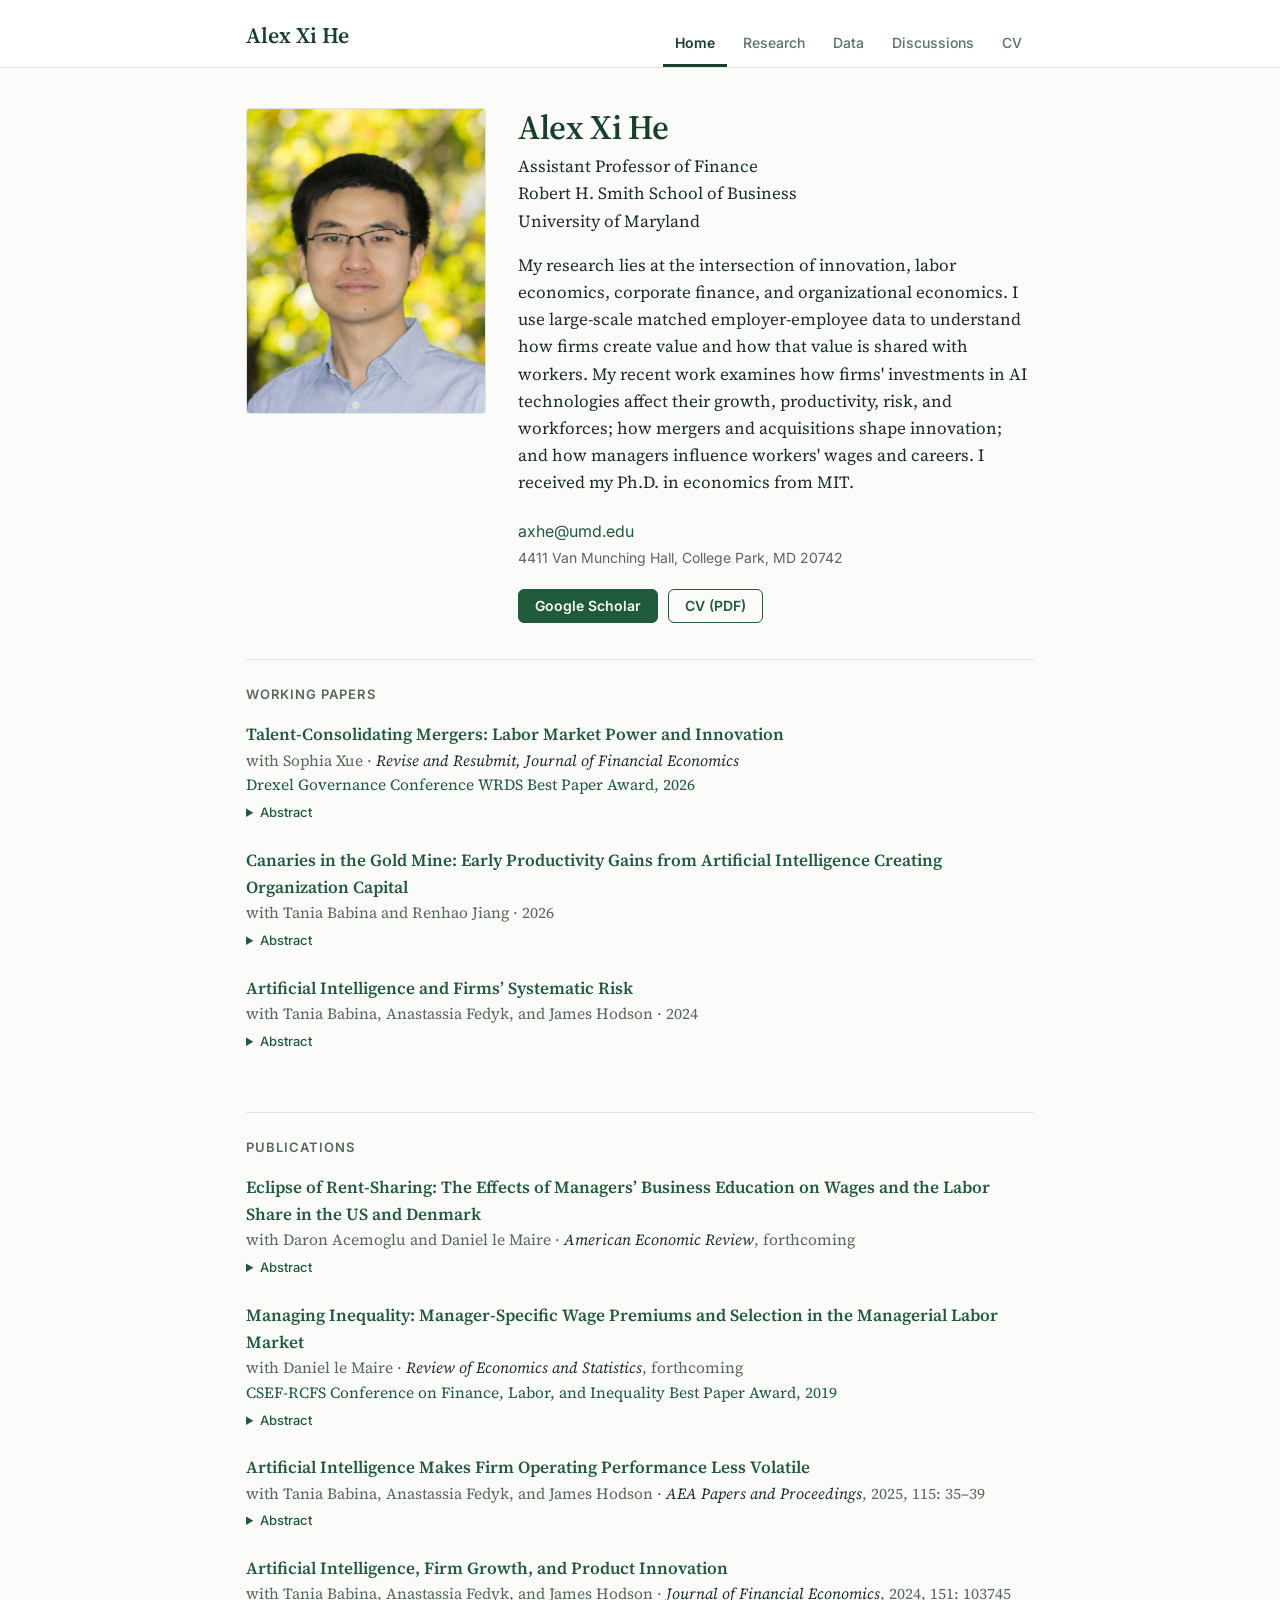
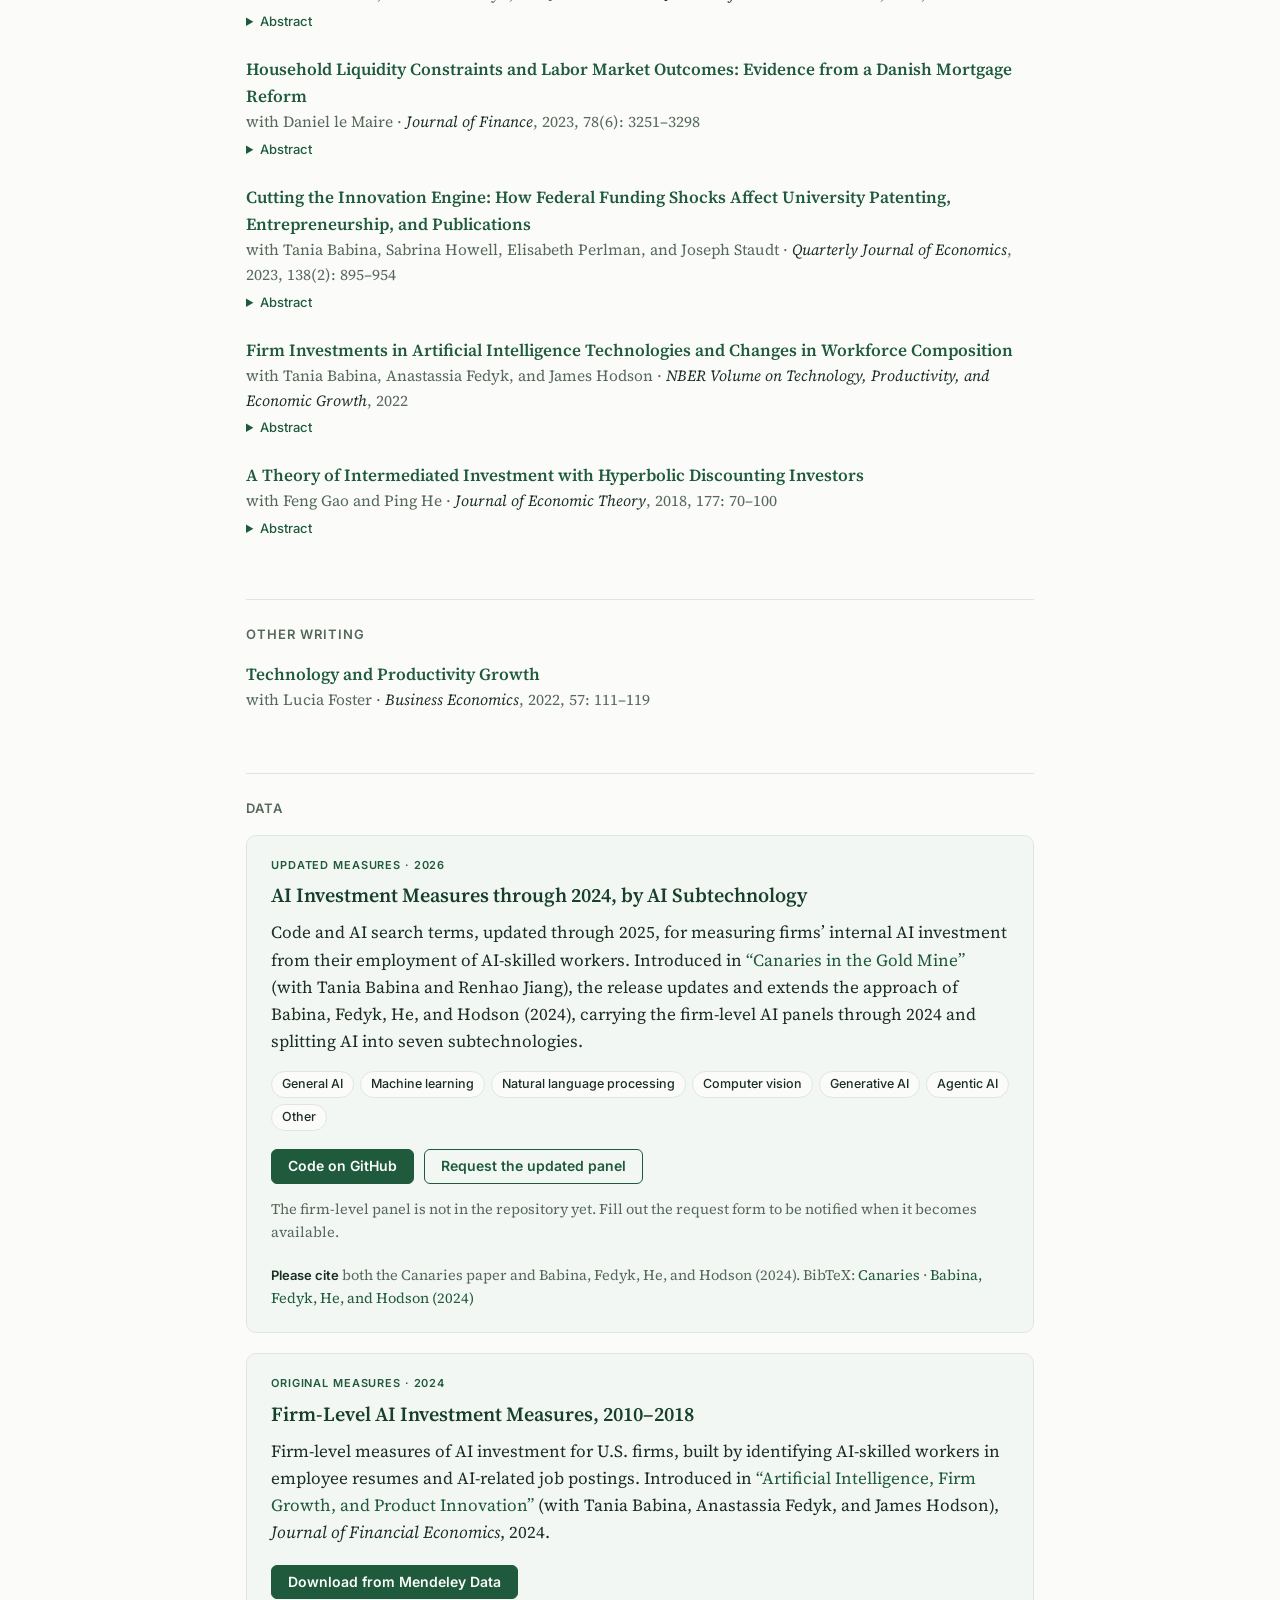
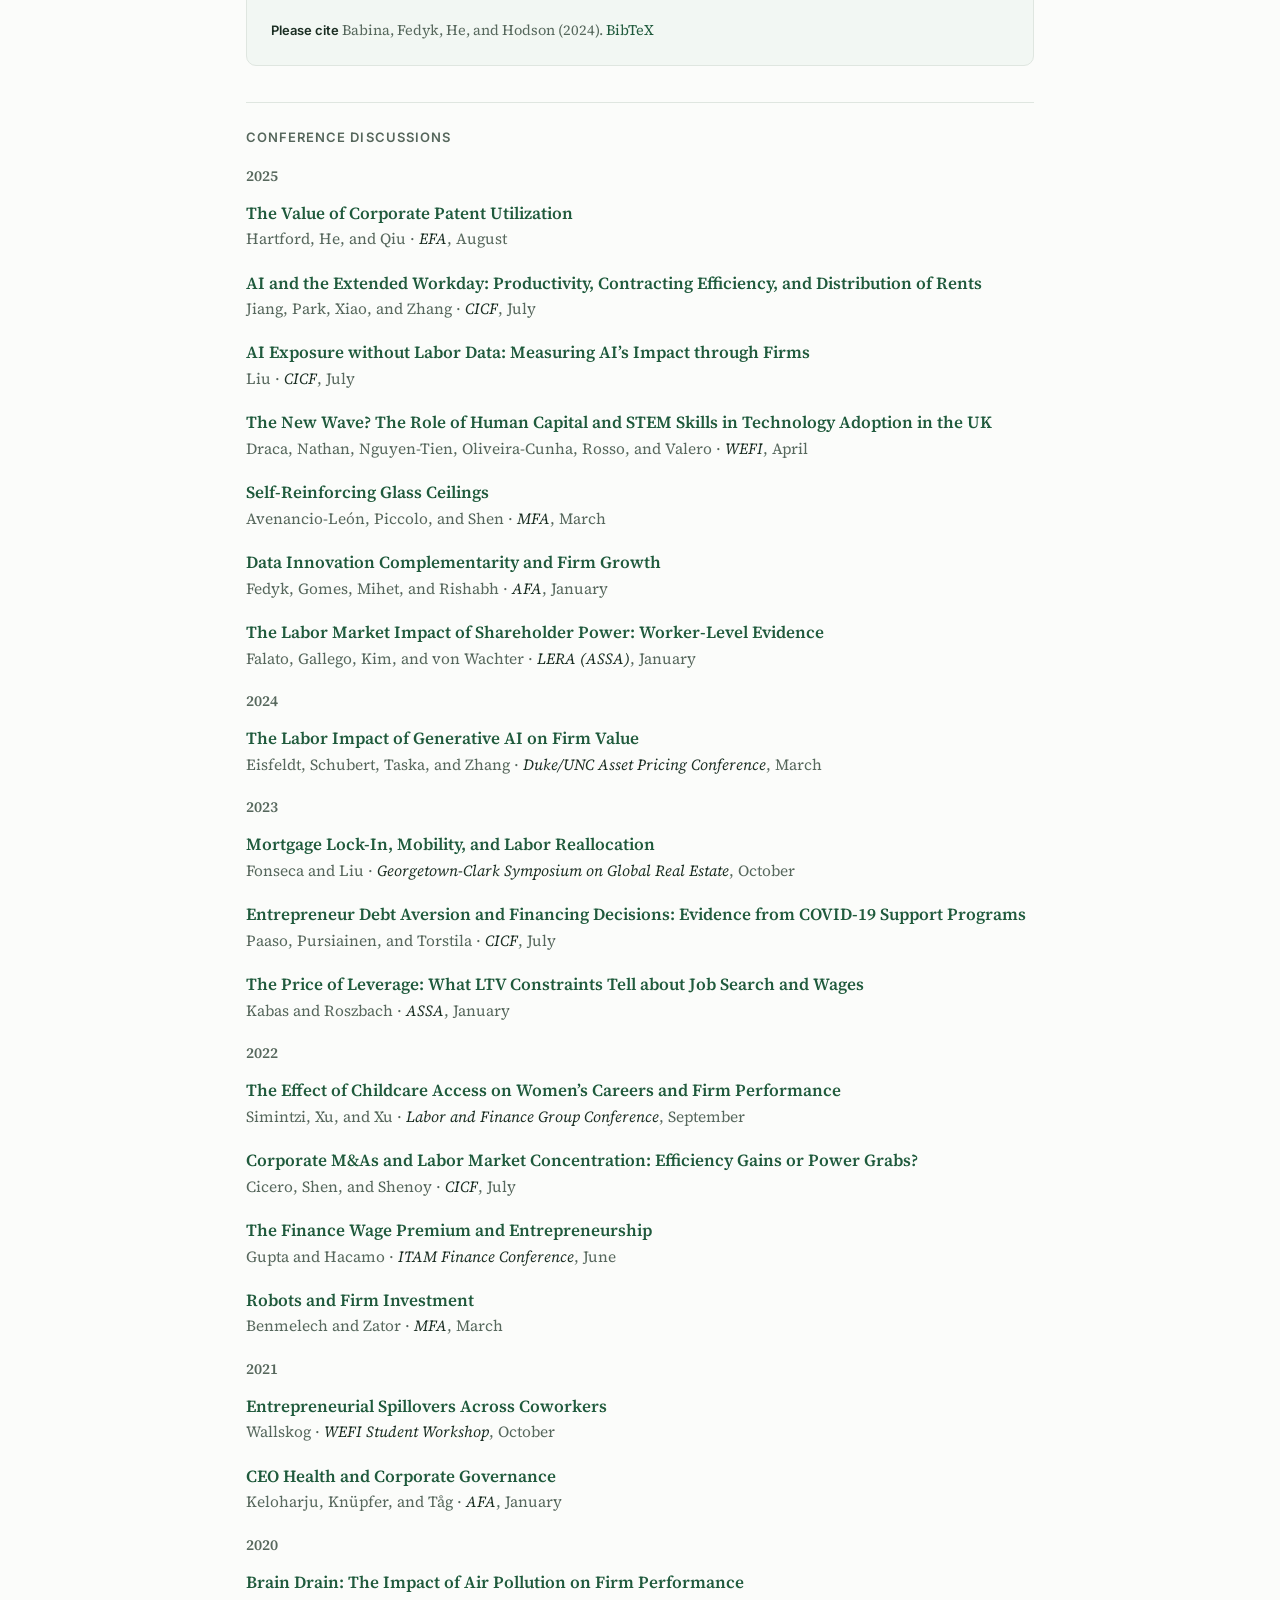
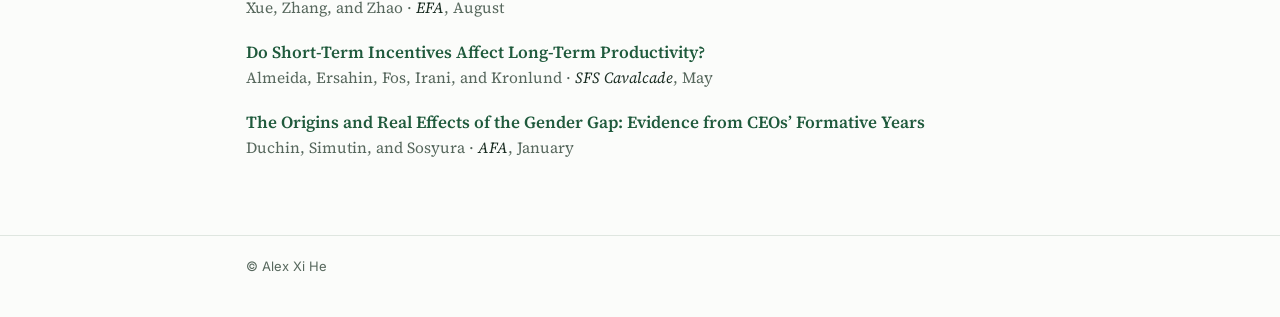
==== index.html @ 00f13034 "Enlarge email address on home page Co-Authored-By: Claude Opus 5.5 <noreply@anthropic.com> Claude-Se" ====
<!doctype html>
<html lang="en">
<head>
<meta charset="utf-8">
<meta name="viewport" content="width=device-width, initial-scale=1">
<title>Alex Xi He</title>
<meta name="description" content="Alex Xi He, Assistant Professor of Finance at the Robert H. Smith School of Business, University of Maryland.">
<link rel="preconnect" href="https://fonts.googleapis.com">
<link rel="preconnect" href="https://fonts.gstatic.com" crossorigin>
<link href="https://fonts.googleapis.com/css2?family=Source+Serif+4:ital,opsz,wght@0,8..60,400;0,8..60,600;1,8..60,400&family=Inter:wght@400;500;600&display=swap" rel="stylesheet">
<link rel="stylesheet" href="style.css">
</head>
<body>

<header class="site-head">
  <div class="wrap">
    <a class="site-name" href="#home">Alex Xi He</a>
    <nav class="tabs">
      <a class="active" href="#home">Home</a>
      <a href="#research">Research</a>
      <a href="#data">Data</a>
      <a href="#discussions">Discussions</a>
      <a href="cv.pdf">CV</a>
    </nav>
  </div>
</header>

<main class="wrap">
  <section id="home">
    <div class="intro">
      <img src="photo.jpg" alt="Alex Xi He" onerror="this.remove()">
      <div>
        <h1>Alex Xi He</h1>
        <p class="role">Assistant Professor of Finance<br>Robert H. Smith School of Business<br>University of Maryland</p>
        <p>My research lies at the intersection of innovation, labor economics, corporate finance, and organizational economics. I use large-scale matched employer-employee data to understand how firms create value and how that value is shared with workers. My recent work examines how firms' investments in AI technologies affect their growth, productivity, risk, and workforces; how mergers and acquisitions shape innovation; and how managers influence workers' wages and careers. I received my Ph.D. in economics from MIT.</p>
        <div class="contact">
          <div class="email"><a href="mailto:axhe@umd.edu">axhe@umd.edu</a></div>
          <div>4411 Van Munching Hall, College Park, MD 20742</div>
        </div>
        <div class="buttons">
          <a class="btn primary" href="https://scholar.google.com/citations?user=3Iqe1lYAAAAJ">Google Scholar</a>
          <a class="btn" href="cv.pdf">CV (PDF)</a>
        </div>
      </div>
    </div>
  </section>

  <section id="research">
    <h2>Working Papers</h2>

    <div class="paper">
      <a class="title" href="https://ssrn.com/abstract=5276596">Talent-Consolidating Mergers: Labor Market Power and Innovation</a>
      <div class="meta">with Sophia Xue · <span class="venue">Revise and Resubmit, Journal of Financial Economics</span></div>
      <div class="award">Drexel Governance Conference WRDS Best Paper Award, 2026</div>
      <details>
        <summary>Abstract</summary>
        <p>This paper argues that mergers that substantially increase firms' labor market power can weaken inventors' incentives to innovate by limiting the rents they capture from their innovations. We test this mechanism using linked employer-employee data from the U.S. Census Bureau. At both target and acquiring firms, inventors who experience large increases in concentration in already concentrated labor markets capture a smaller share of the surplus from their innovations and produce fewer patents, particularly high-quality ones; they also have lower earnings and become less likely to change jobs after the merger. Inventors at non-merging firms likewise experience declines in patenting and earnings when mergers increase concentration in their labor markets. Our results are robust to comparing inventors within the same firm across technological fields and to controlling for field-specific shocks, and we find no comparable effects around failed mergers. Taken together, our findings show that labor market power shapes inventors' incentives and productivity and constitutes an overlooked channel through which M&amp;As affect innovation.</p>
      </details>
    </div>

    <div class="paper">
      <a class="title" href="https://ssrn.com/abstract=7345627">Canaries in the Gold Mine: Early Productivity Gains from Artificial Intelligence Creating Organization Capital</a>
      <div class="meta">with Tania Babina and Renhao Jiang · 2026</div>
      <details>
        <summary>Abstract</summary>
        <p>Using a new firm-level measure of AI investment based on AI-skilled employment, spanning machine learning through generative and agentic AI, we show that AI investments are associated with productivity growth in recent years, but not over the previous decade. We trace the productivity gains to the accumulation of organization capital that AI helps create: durable firm-specific knowledge acquired through learning-by-doing that enables more efficient production. We build a novel measure of organization capital based on workers' job descriptions and document that productivity gains are driven by AI-skilled jobs that build organization capital. Overall, our findings suggest that AI investment generates productivity growth by creating organization capital.</p>
      </details>
    </div>

    <div class="paper">
      <a class="title" href="https://ssrn.com/abstract=4868770">Artificial Intelligence and Firms’ Systematic Risk</a>
      <div class="meta">with Tania Babina, Anastassia Fedyk, and James Hodson · 2024</div>
      <details>
        <summary>Abstract</summary>
        <p>We provide direct evidence that firms' investments in new technologies affect the composition of firms' risk profiles. Leveraging comprehensive data on firm-level artificial intelligence (AI) investments, we document that firms that invest more in AI experience increases in their systematic risk, measured by market beta. This is unique to AI: robotics, IT, organizational capital, and R&amp;D investments do not display similar effects. Our results are consistent with AI investments creating growth options: AI-investing firms become more growth-like, and the effect on market betas concentrates during market upswings and periods of increased news and attention around AI advances.</p>
      </details>
    </div>
  </section>

  <section>
    <h2>Publications</h2>

    <div class="paper">
      <a class="title" href="https://ssrn.com/abstract=4059303">Eclipse of Rent-Sharing: The Effects of Managers’ Business Education on Wages and the Labor Share in the US and Denmark</a>
      <div class="meta">with Daron Acemoglu and Daniel le Maire · <span class="venue">American Economic Review</span>, forthcoming</div>
      <details>
        <summary>Abstract</summary>
        <p>We provide evidence from the US and Denmark that CEOs with a business degree (“business managers”) reduce wages and the labor share (relative to non-business managers). Within five years of the appointment of a business manager, wages decline by 6% and the labor share by 5 percentage points in the US, and by 3% and 3 percentage points in Denmark. Firms appointing business managers are not on differential trends and do not enjoy higher output, investment, or employment growth thereafter. Using manager retirements and deaths and an IV strategy based on the composition of the board of directors at the time of new CEO appointments, we present additional evidence that these are causal effects. Exploiting exogenous export demand shocks, we establish that a key mechanism for these wage effects is changes in rent-sharing practices following the appointment of business managers and provide evidence suggesting that these effects are driven by business managers prioritizing shareholder value.</p>
      </details>
    </div>

    <div class="paper">
      <a class="title" href="https://ssrn.com/abstract=3481262">Managing Inequality: Manager-Specific Wage Premiums and Selection in the Managerial Labor Market</a>
      <div class="meta">with Daniel le Maire · <span class="venue">Review of Economics and Statistics</span>, forthcoming</div>
      <div class="award">CSEF-RCFS Conference on Finance, Labor, and Inequality Best Paper Award, 2019</div>
      <details>
        <summary>Abstract</summary>
        <p>This paper uses a manager-firm-worker matched dataset covering the entire Danish population to identify manager effects on worker wages. We show that manager-specific wage premiums are almost as important as firm-specific wage premiums in explaining between-firm wage inequality. Managers who pay higher wages are more likely to be replaced through acquisitions. Manager-specific wage premiums are uncorrelated with productivity and seem to stem from managers’ traits and fairness views. Our results highlight the role of managers in understanding between-firm wage inequality and suggest that the managerial labor market tends to select low-paying managers and redistribute wealth from workers to shareholders.</p>
      </details>
    </div>

    <div class="paper">
      <a class="title" href="aeapp.pdf">Artificial Intelligence Makes Firm Operating Performance Less Volatile</a>
      <div class="meta">with Tania Babina, Anastassia Fedyk, and James Hodson · <span class="venue">AEA Papers and Proceedings</span>, 2025, 115: 35–39</div>
      <details>
        <summary>Abstract</summary>
        <p>How does artificial intelligence (AI) affect the volatility of firms' operational performance? We leverage detailed employer-employee data to link firm-level AI investments to the volatility of firm sales, earnings, and cash flows. Our results indicate that firms that invest more in AI experience reductions in the volatility of all three measures of operational performance compared to firms with lower AI investments. This finding highlights how adoption of technologies such as AI can benefit firms not only by increasing the first moment of their operational performance (e.g., raising sales) but also by reducing the second moment (lowering volatility).</p>
      </details>
    </div>

    <div class="paper">
      <a class="title" href="jfe.pdf">Artificial Intelligence, Firm Growth, and Product Innovation</a>
      <div class="meta">with Tania Babina, Anastassia Fedyk, and James Hodson · <span class="venue">Journal of Financial Economics</span>, 2024, 151: 103745</div>
      <details>
        <summary>Abstract</summary>
        <p>We study the use and economic impact of AI technologies. We propose a new measure of firm-level AI investments using employee resumes. Our measure reveals a stark increase in AI investments across sectors. AI-investing firms experience higher growth in sales, employment, and market valuations. This growth comes primarily through increased product innovation. Our results are robust to instrumenting AI investments using firms’ exposure to universities’ supply of AI graduates. AI-powered growth concentrates among larger firms and is associated with higher industry concentration. Our results highlight that new technologies like AI can contribute to growth and superstar firms through product innovation.</p>
      </details>
    </div>

    <div class="paper">
      <a class="title" href="jf.pdf">Household Liquidity Constraints and Labor Market Outcomes: Evidence from a Danish Mortgage Reform</a>
      <div class="meta">with Daniel le Maire · <span class="venue">Journal of Finance</span>, 2023, 78(6): 3251–3298</div>
      <details>
        <summary>Abstract</summary>
        <p>We study the causal effect of liquidity constraints on individual labor market outcomes by exploiting the 1992 mortgage reform in Denmark, which for the first time allowed homeowners to borrow against housing equity for nonhousing purposes. Following the reform, liquidity-constrained homeowners increased debt levels and had higher earnings growth and lower employment rates. The option to borrow against housing equity enabled liquidity-constrained individuals to move to high-wage jobs and invest in valuable human and physical capital. The results imply that relaxing household liquidity constraints during recessions can create better job matches, potentially increasing earnings and output in the longer run.</p>
      </details>
    </div>

    <div class="paper">
      <a class="title" href="qje.pdf">Cutting the Innovation Engine: How Federal Funding Shocks Affect University Patenting, Entrepreneurship, and Publications</a>
      <div class="meta">with Tania Babina, Sabrina Howell, Elisabeth Perlman, and Joseph Staudt · <span class="venue">Quarterly Journal of Economics</span>, 2023, 138(2): 895–954</div>
      <details>
        <summary>Abstract</summary>
        <p>This article studies how federal funding affects the innovation outputs of university researchers. We link person-level research grants from 22 universities to patents, publications, and career outcomes from the U.S. Census Bureau. We focus on the effects of large, idiosyncratic, and temporary cuts to federal funding in a researcher’s preexisting narrow field of study. Using an event study design, we document that these negative federal funding shocks reduce high-tech entrepreneurship and publications but increase patenting. The lost publications tend to be higher quality and more basic, whereas the additional patents tend to be lower quality, less general, and more often privately assigned. These federal funding cuts lead to an increase in private funding, which partially compensates for the decline in federal funding. Together with evidence from industry-university contracts, the results suggest that federal funding cuts shift university research funding from federal to private sources and lead to innovation outputs that are less openly accessible and more often appropriated by corporate funders.</p>
      </details>
    </div>

    <div class="paper">
      <a class="title" href="nber.pdf">Firm Investments in Artificial Intelligence Technologies and Changes in Workforce Composition</a>
      <div class="meta">with Tania Babina, Anastassia Fedyk, and James Hodson · <span class="venue">NBER Volume on Technology, Productivity, and Economic Growth</span>, 2022</div>
      <details>
        <summary>Abstract</summary>
        <p>We study the shifts in U.S. firms’ workforce composition and organization associated with the use of AI technologies. To do so, we leverage a unique combination of worker resume and job postings datasets to measure firm-level AI investments and workforce composition variables, such as educational attainment, specialization, and hierarchy. We document that firms with higher initial shares of highly educated workers and STEM workers invest more in AI. As firms invest in AI, they tend to transition to more educated workforces, with higher shares of workers with undergraduate and graduate degrees, and more specialization in STEM fields and IT and analysis skills. Furthermore, AI investments are associated with a flattening of the firms’ hierarchical structure, with significant increases in the share of workers at the junior level and decreases in shares of workers in middle-management and senior roles. Overall, our results highlight that adoption of AI technologies are associated with significant reorganization of firms’ workforces.</p>
      </details>
    </div>

    <div class="paper">
      <a class="title" href="jet.pdf">A Theory of Intermediated Investment with Hyperbolic Discounting Investors</a>
      <div class="meta">with Feng Gao and Ping He · <span class="venue">Journal of Economic Theory</span>, 2018, 177: 70–100</div>
      <details>
        <summary>Abstract</summary>
        <p>Financial intermediaries may reduce welfare losses caused by hyperbolic discounting investors, who may liquidate their investment prematurely when the liquidation cost is low. In a competitive equilibrium, sophisticated investors are offered contracts with perfect commitment, and first best results are achieved; naïve investors are attracted by contracts that offer seemingly attractive returns in the long run but introduce discontinuous penalties for early withdrawal. If the investor types are private information, naïve investors withdraw early and cross-subsidize sophisticated investors. When a secondary market for long-term contracts opens for trading, financial intermediaries are compelled to offer contracts that have more flexible withdrawal options with linear schemes, and the welfare of naïve investors is improved. Arbitrage-free linear contracts allow for a unique term structure for interest rates that includes a premium for naïveté. Solvency requirements may limit competition for contracts and result in positive profits; banks that have capital are able to compete more aggressively, which improves investor welfare.</p>
      </details>
    </div>
  </section>

  <section>
    <h2>Other Writing</h2>
    <div class="paper">
      <a class="title" href="https://link.springer.com/article/10.1057/s11369-022-00262-7">Technology and Productivity Growth</a>
      <div class="meta">with Lucia Foster · <span class="venue">Business Economics</span>, 2022, 57: 111–119</div>
    </div>
  </section>

  <section id="data">
    <h2>Data</h2>

    <article class="dataset">
      <div class="kicker">Updated measures · 2026</div>
      <h3>AI Investment Measures through 2024, by AI Subtechnology</h3>
      <p>Code and AI search terms, updated through 2025, for measuring firms’ internal AI investment from their employment of AI-skilled workers. Introduced in <a href="https://ssrn.com/abstract=7345627">“Canaries in the Gold Mine”</a> (with Tania Babina and Renhao Jiang), the release updates and extends the approach of Babina, Fedyk, He, and Hodson (2024), carrying the firm-level AI panels through 2024 and splitting AI into seven subtechnologies.</p>
      <ul class="chips" aria-label="AI subtechnologies">
        <li>General AI</li><li>Machine learning</li><li>Natural language processing</li><li>Computer vision</li><li>Generative AI</li><li>Agentic AI</li><li>Other</li>
      </ul>
      <div class="buttons">
        <a class="btn primary" href="https://github.com/jrhao7/AI_productivity_replication">Code on GitHub</a>
        <a class="btn" href="https://docs.google.com/forms/d/1leNfi-6tRVNN--zjFR3mG8QoM46LSvpkQM6f9YpAtvI">Request the updated panel</a>
      </div>
      <p class="note">The firm-level panel is not in the repository yet. Fill out the request form to be notified when it becomes available.</p>
      <p class="cite"><span>Please cite</span> both the Canaries paper and Babina, Fedyk, He, and Hodson (2024). BibTeX: <a href="https://www.dropbox.com/scl/fi/vykez2d1gvylpv8ppl3wu/canaries.txt?rlkey=wlh3em7mu46xulg10yu5881b9&amp;dl=0">Canaries</a> · <a href="https://www.dropbox.com/scl/fi/y9ppdwrodptkkbmgns4ln/AI_1.txt?rlkey=xsd3hp9t7hijnbv5fkjr1rtb1&amp;st=9rz96a3j&amp;dl=0">Babina, Fedyk, He, and Hodson (2024)</a></p>
    </article>

    <article class="dataset">
      <div class="kicker">Original measures · 2024</div>
      <h3>Firm-Level AI Investment Measures, 2010–2018</h3>
      <p>Firm-level measures of AI investment for U.S. firms, built by identifying AI-skilled workers in employee resumes and AI-related job postings. Introduced in <a href="jfe.pdf">“Artificial Intelligence, Firm Growth, and Product Innovation”</a> (with Tania Babina, Anastassia Fedyk, and James Hodson), <em>Journal of Financial Economics</em>, 2024.</p>
      <div class="buttons">
        <a class="btn primary" href="https://data.mendeley.com/datasets/s26kxvspn7/2">Download from Mendeley Data</a>
      </div>
      <p class="cite"><span>Please cite</span> Babina, Fedyk, He, and Hodson (2024). <a href="https://www.dropbox.com/scl/fi/y9ppdwrodptkkbmgns4ln/AI_1.txt?rlkey=xsd3hp9t7hijnbv5fkjr1rtb1&amp;st=9rz96a3j&amp;dl=0">BibTeX</a></p>
    </article>
  </section>

  <section id="discussions">
    <h2>Conference Discussions</h2>
    <h3 class="year">2025</h3>
    <ol class="discussions">
      <li>
        <a class="title" href="discussions/EFA_discussion_HE.pdf">The Value of Corporate Patent Utilization</a>
        <div class="meta">Hartford, He, and Qiu · <span class="venue">EFA</span>, August</div>
      </li>
      <li>
        <a class="title" href="discussions/CICF_discussion_HE_1.pdf">AI and the Extended Workday: Productivity, Contracting Efficiency, and Distribution of Rents</a>
        <div class="meta">Jiang, Park, Xiao, and Zhang · <span class="venue">CICF</span>, July</div>
      </li>
      <li>
        <a class="title" href="discussions/CICF_discussion_HE_2.pdf">AI Exposure without Labor Data: Measuring AI’s Impact through Firms</a>
        <div class="meta">Liu · <span class="venue">CICF</span>, July</div>
      </li>
      <li>
        <a class="title" href="discussions/WEFI_discussion_HE.pdf">The New Wave? The Role of Human Capital and STEM Skills in Technology Adoption in the UK</a>
        <div class="meta">Draca, Nathan, Nguyen-Tien, Oliveira-Cunha, Rosso, and Valero · <span class="venue">WEFI</span>, April</div>
      </li>
      <li>
        <a class="title" href="discussions/MFA_discussion_HE%202.pdf">Self-Reinforcing Glass Ceilings</a>
        <div class="meta">Avenancio-León, Piccolo, and Shen · <span class="venue">MFA</span>, March</div>
      </li>
      <li>
        <a class="title" href="discussions/AFA_discussion_HE.pdf">Data Innovation Complementarity and Firm Growth</a>
        <div class="meta">Fedyk, Gomes, Mihet, and Rishabh · <span class="venue">AFA</span>, January</div>
      </li>
      <li>
        <a class="title" href="discussions/LERA_discussion_HE.pdf">The Labor Market Impact of Shareholder Power: Worker-Level Evidence</a>
        <div class="meta">Falato, Gallego, Kim, and von Wachter · <span class="venue">LERA (ASSA)</span>, January</div>
      </li>
    </ol>
    <h3 class="year">2024</h3>
    <ol class="discussions">
      <li>
        <a class="title" href="discussions/Duke_discussion_HE.pdf">The Labor Impact of Generative AI on Firm Value</a>
        <div class="meta">Eisfeldt, Schubert, Taska, and Zhang · <span class="venue">Duke/UNC Asset Pricing Conference</span>, March</div>
      </li>
    </ol>
    <h3 class="year">2023</h3>
    <ol class="discussions">
      <li>
        <a class="title" href="discussions/Georgetown_discussion_HE.pdf">Mortgage Lock-In, Mobility, and Labor Reallocation</a>
        <div class="meta">Fonseca and Liu · <span class="venue">Georgetown-Clark Symposium on Global Real Estate</span>, October</div>
      </li>
      <li>
        <a class="title" href="discussions/CICF_discussion_HE%202.pdf">Entrepreneur Debt Aversion and Financing Decisions: Evidence from COVID-19 Support Programs</a>
        <div class="meta">Paaso, Pursiainen, and Torstila · <span class="venue">CICF</span>, July</div>
      </li>
      <li>
        <a class="title" href="discussions/AEA_discussion_HE.pdf">The Price of Leverage: What LTV Constraints Tell about Job Search and Wages</a>
        <div class="meta">Kabas and Roszbach · <span class="venue">ASSA</span>, January</div>
      </li>
    </ol>
    <h3 class="year">2022</h3>
    <ol class="discussions">
      <li>
        <a class="title" href="discussions/LFG_discussion_HE.pdf">The Effect of Childcare Access on Women’s Careers and Firm Performance</a>
        <div class="meta">Simintzi, Xu, and Xu · <span class="venue">Labor and Finance Group Conference</span>, September</div>
      </li>
      <li>
        <a class="title" href="discussions/CICF_discussion_HE.pdf">Corporate M&amp;As and Labor Market Concentration: Efficiency Gains or Power Grabs?</a>
        <div class="meta">Cicero, Shen, and Shenoy · <span class="venue">CICF</span>, July</div>
      </li>
      <li>
        <a class="title" href="discussions/ITAM_discussion_HE.pdf">The Finance Wage Premium and Entrepreneurship</a>
        <div class="meta">Gupta and Hacamo · <span class="venue">ITAM Finance Conference</span>, June</div>
      </li>
      <li>
        <a class="title" href="discussions/MFA_discussion_HE.pdf">Robots and Firm Investment</a>
        <div class="meta">Benmelech and Zator · <span class="venue">MFA</span>, March</div>
      </li>
    </ol>
    <h3 class="year">2021</h3>
    <ol class="discussions">
      <li>
        <a class="title" href="discussions/WEFI_discussion.pdf">Entrepreneurial Spillovers Across Coworkers</a>
        <div class="meta">Wallskog · <span class="venue">WEFI Student Workshop</span>, October</div>
      </li>
      <li>
        <a class="title" href="discussions/AFA_discussion.pdf">CEO Health and Corporate Governance</a>
        <div class="meta">Keloharju, Knüpfer, and Tåg · <span class="venue">AFA</span>, January</div>
      </li>
    </ol>
    <h3 class="year">2020</h3>
    <ol class="discussions">
      <li>
        <a class="title" href="discussions/EFA_discussion.pdf">Brain Drain: The Impact of Air Pollution on Firm Performance</a>
        <div class="meta">Xue, Zhang, and Zhao · <span class="venue">EFA</span>, August</div>
      </li>
      <li>
        <a class="title" href="discussions/SFS_discussion_Almeida.pdf">Do Short-Term Incentives Affect Long-Term Productivity?</a>
        <div class="meta">Almeida, Ersahin, Fos, Irani, and Kronlund · <span class="venue">SFS Cavalcade</span>, May</div>
      </li>
      <li>
        <a class="title" href="discussions/AFA_discussion_Sosyura.pdf">The Origins and Real Effects of the Gender Gap: Evidence from CEOs’ Formative Years</a>
        <div class="meta">Duchin, Simutin, and Sosyura · <span class="venue">AFA</span>, January</div>
      </li>
    </ol>
  </section>

</main>

<footer>
  <div class="wrap">© Alex Xi He</div>
</footer>

<script>
  // Highlight the tab for the section currently in view.
  const tabs = document.querySelectorAll('.tabs a[href^="#"]');
  const sections = [...tabs].map(a => document.querySelector(a.getAttribute('href')));
  function update() {
    const y = window.scrollY + 120;
    let i = 0;
    sections.forEach((s, k) => { if (s.offsetTop <= y) i = k; });
    if (window.innerHeight + window.scrollY >= document.body.scrollHeight - 2) i = sections.length - 1;
    tabs.forEach((a, k) => a.classList.toggle('active', k === i));
  }
  addEventListener('scroll', update, { passive: true });
  update();
</script>

</body>
</html>
---- style.css ----
:root {
  --bg: #fbfcfa;
  --text: #1b2e23;
  --muted: #56675c;
  --rule: #dfe6e0;
  --accent: #1f5a3c;
  --heading: #173f2b;
  --tag-bg: #e8f0ea;
  --nav-bg: #ffffff;
  --nav-text: #3e5a49;
  --nav-strong: #173f2b;
}
@media (prefers-color-scheme: dark) {
  :root {
    --bg: #121714;
    --text: #e2e9e4;
    --muted: #97a69c;
    --rule: #27312b;
    --accent: #8fcaa6;
    --heading: #b5dcc3;
    --tag-bg: #1e2922;
    --nav-bg: #18201b;
    --nav-text: #b9cbbf;
    --nav-strong: #d6eadc;
  }
}
* { box-sizing: border-box; }
html { -webkit-text-size-adjust: 100%; scroll-behavior: smooth; }
body {
  margin: 0;
  background: var(--bg);
  color: var(--text);
  font: 17px/1.6 "Source Serif 4", Georgia, serif;
}
a { color: var(--accent); text-decoration: none; }
a:hover { text-decoration: underline; }
.wrap { max-width: 820px; margin: 0 auto; padding: 0 16px; }

/* Site header and tabs */
.site-head { position: sticky; top: 0; z-index: 10; background: var(--nav-bg); color: var(--nav-text); border-bottom: 1px solid var(--rule); }
.site-head .wrap {
  display: flex; flex-wrap: wrap; align-items: flex-end; justify-content: space-between;
  gap: 8px 24px; padding-top: 18px;
}
.site-name {
  color: var(--nav-strong); font-size: 22px; font-weight: 600; padding-bottom: 14px;
}
.site-name:hover { text-decoration: none; }
.tabs { display: flex; flex-wrap: wrap; gap: 0 4px; font: 500 14px/1 Inter, system-ui, sans-serif; }
.tabs a {
  color: var(--nav-text); opacity: 0.85;
  padding: 12px 12px 14px; border-bottom: 3px solid transparent;
}
.tabs a:hover { opacity: 1; color: var(--nav-strong); text-decoration: none; }
.tabs a.active { opacity: 1; border-bottom-color: var(--nav-strong); font-weight: 600; color: var(--nav-strong); }

main.wrap { padding-top: 40px; padding-bottom: 16px; }
section[id] { scroll-margin-top: 80px; }

/* Home */
.intro { display: flex; gap: 32px; align-items: flex-start; }
.intro img {
  width: 240px; height: auto; border-radius: 4px; flex-shrink: 0;
  border: 1px solid var(--rule);
}
h1 { color: var(--heading); font-size: 34px; font-weight: 600; line-height: 1.15; margin: 0 0 6px; letter-spacing: -0.01em; }
.role { margin: 0 0 16px; }
.contact { color: var(--muted); font: 14px/1.8 Inter, system-ui, sans-serif; margin-top: 20px; }
.contact div { margin: 0; }
.contact .email { font-size: 16px; }
.buttons { display: flex; flex-wrap: wrap; gap: 10px; margin-top: 18px; }
.btn {
  display: inline-block; padding: 8px 16px; border-radius: 6px;
  border: 1px solid var(--accent); color: var(--accent);
  font: 600 14px/1.2 Inter, system-ui, sans-serif;
}
.btn:hover { text-decoration: none; background: var(--tag-bg); }
.btn.primary { background: var(--accent); color: var(--bg); }
.btn.primary:hover { background: var(--heading); border-color: var(--heading); }

/* Sections */
section { padding: 28px 0 8px; border-top: 1px solid var(--rule); margin-top: 28px; }
main > section:first-child { border-top: 0; padding-top: 0; margin-top: 0; }
h2 {
  font: 600 13px/1 Inter, system-ui, sans-serif;
  text-transform: uppercase; letter-spacing: 0.08em;
  color: var(--muted); margin: 0 0 20px;
}
h3 { color: var(--heading); font-size: 17px; font-weight: 600; margin: 0 0 6px; }

/* Data */
.dataset {
  border: 1px solid var(--rule); border-radius: 10px;
  padding: 22px 24px; background: color-mix(in srgb, var(--tag-bg) 45%, var(--bg));
}
.dataset + .dataset { margin-top: 20px; }
.dataset h3 { font-size: 20px; margin-bottom: 8px; }
.kicker {
  font: 600 11px/1.4 Inter, system-ui, sans-serif; text-transform: uppercase;
  letter-spacing: 0.08em; color: var(--accent); margin-bottom: 6px;
}
.chips { list-style: none; padding: 0; margin: 0 0 16px; display: flex; flex-wrap: wrap; gap: 6px; }
.chips li {
  padding: 3px 10px; border-radius: 999px; border: 1px solid var(--rule); background: var(--bg);
  font: 500 12.5px/1.5 Inter, system-ui, sans-serif; color: var(--text);
}
.dataset .note { margin: 14px 0 0; font-size: 14.5px; color: var(--muted); }
.dataset > p { margin: 0 0 16px; }
.dataset .cite { margin: 20px 0 0; font-size: 14.5px; color: var(--muted); }
.cite span { font: 600 13px/1.4 Inter, system-ui, sans-serif; color: var(--text); }

/* Discussions */
.discussions { list-style: none; padding: 0; margin: 0 0 8px; }
.year { font-size: 15px; color: var(--muted); margin: 6px 0 12px; }
.discussions li { margin: 0 0 18px; }
.discussions .title { font-weight: 600; }
.discussions .meta { color: var(--muted); font-size: 15.5px; }
.discussions .venue { font-style: italic; color: var(--text); }

/* Papers */
.paper { margin: 0 0 24px; }
.paper .title { font-weight: 600; }
.paper .meta { color: var(--muted); font-size: 15.5px; }
.paper .venue { font-style: italic; color: var(--text); }
.paper .award { color: var(--accent); font-size: 15.5px; }
.links { margin-top: 4px; font: 500 13px/1.6 Inter, system-ui, sans-serif; display: flex; flex-wrap: wrap; gap: 4px 14px; }
details { margin-top: 4px; }
summary {
  cursor: pointer; color: var(--accent); width: fit-content;
  font: 500 13px/1.6 Inter, system-ui, sans-serif;
}
details p { margin: 8px 0 0; font-size: 15.5px; color: var(--text); border-left: 2px solid var(--rule); padding-left: 14px; }

.tag {
  display: inline-block; margin-left: 6px; padding: 1px 8px;
  border-radius: 999px; background: var(--tag-bg); color: var(--muted);
  font: 500 12px/1.6 Inter, system-ui, sans-serif; vertical-align: 2px;
}
ul.plain { list-style: none; padding: 0; margin: 0 0 20px; }
ul.plain li { margin: 0 0 6px; }
.muted { color: var(--muted); }

footer {
  border-top: 1px solid var(--rule); margin-top: 32px; padding: 20px 0 40px;
  color: var(--muted); font: 13px/1.6 Inter, system-ui, sans-serif;
}

@media (max-width: 600px) {
  body { font-size: 16px; }
  .intro { flex-direction: column; gap: 20px; }
  .intro img { width: 180px; }
  h1 { font-size: 28px; }
  .tabs a { padding: 10px 8px 12px; }
  main.wrap { padding-top: 28px; }
  .dataset { padding: 18px 16px; }
}
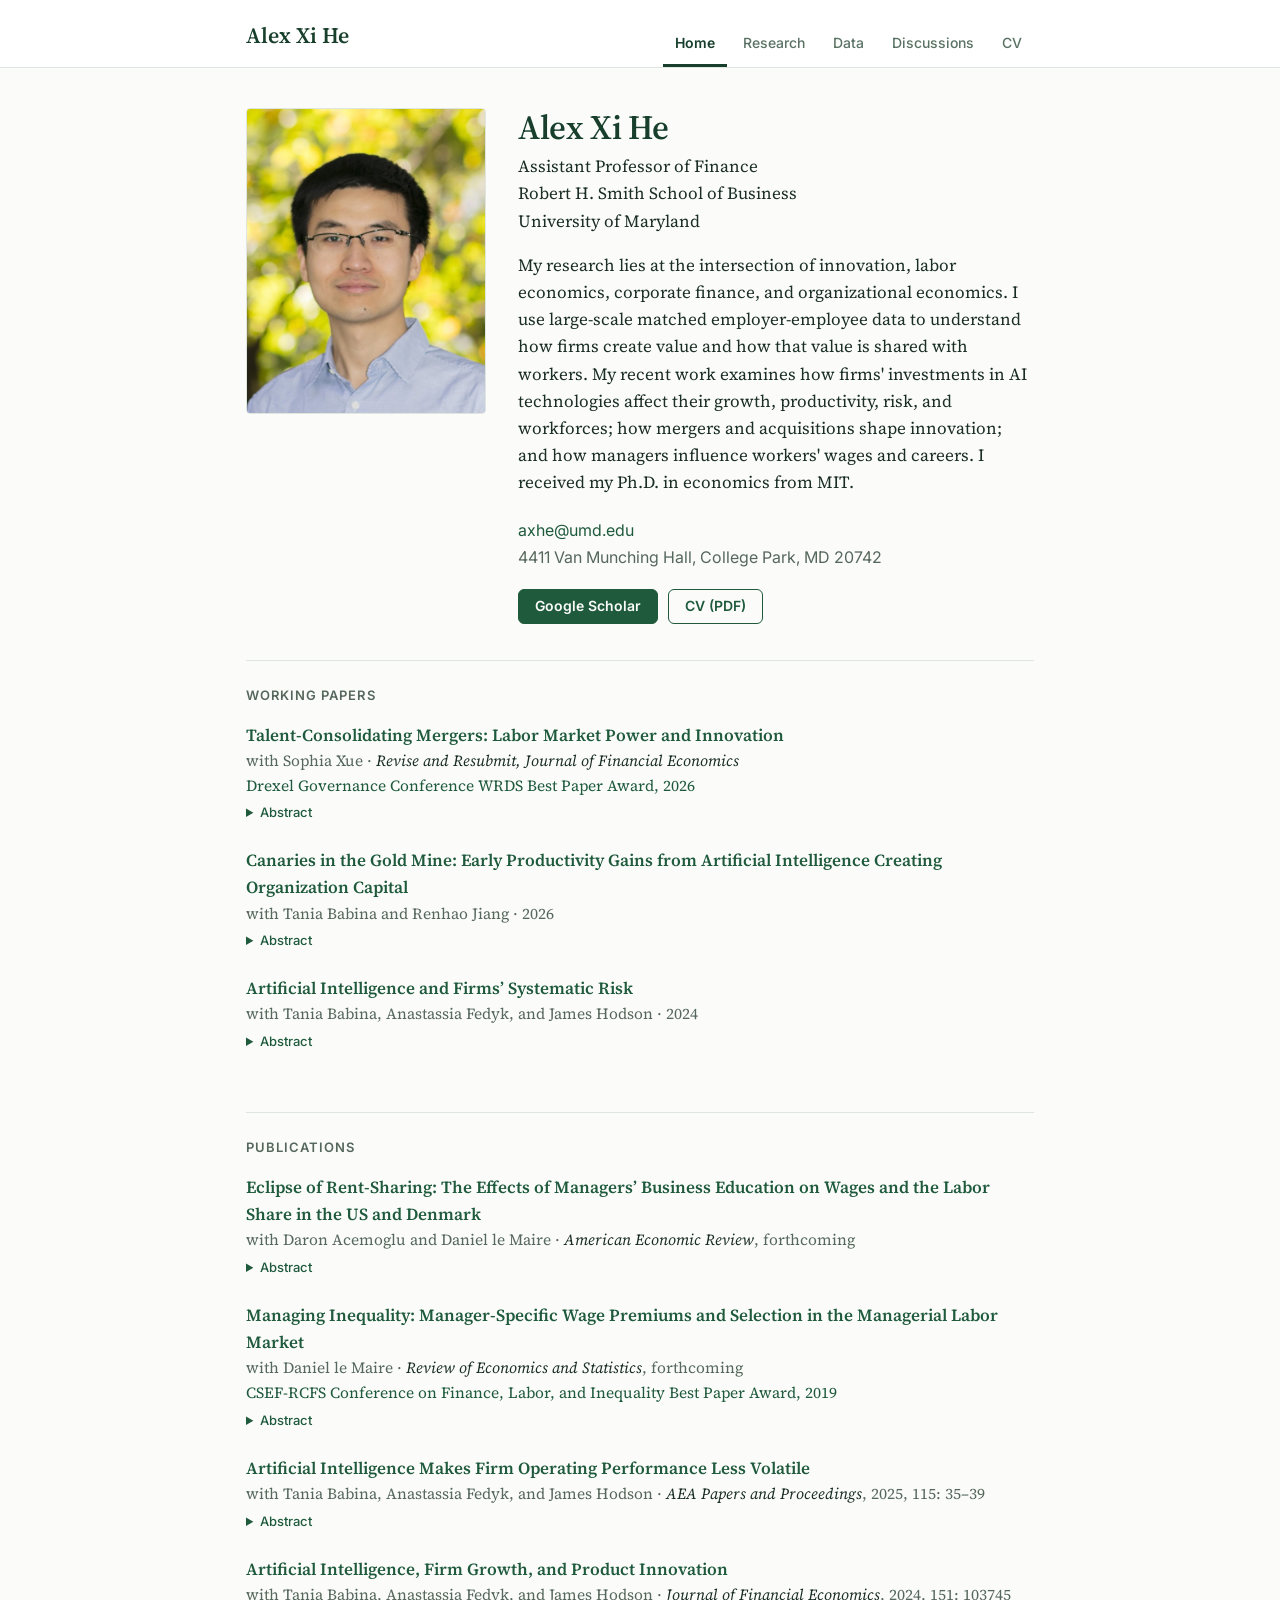
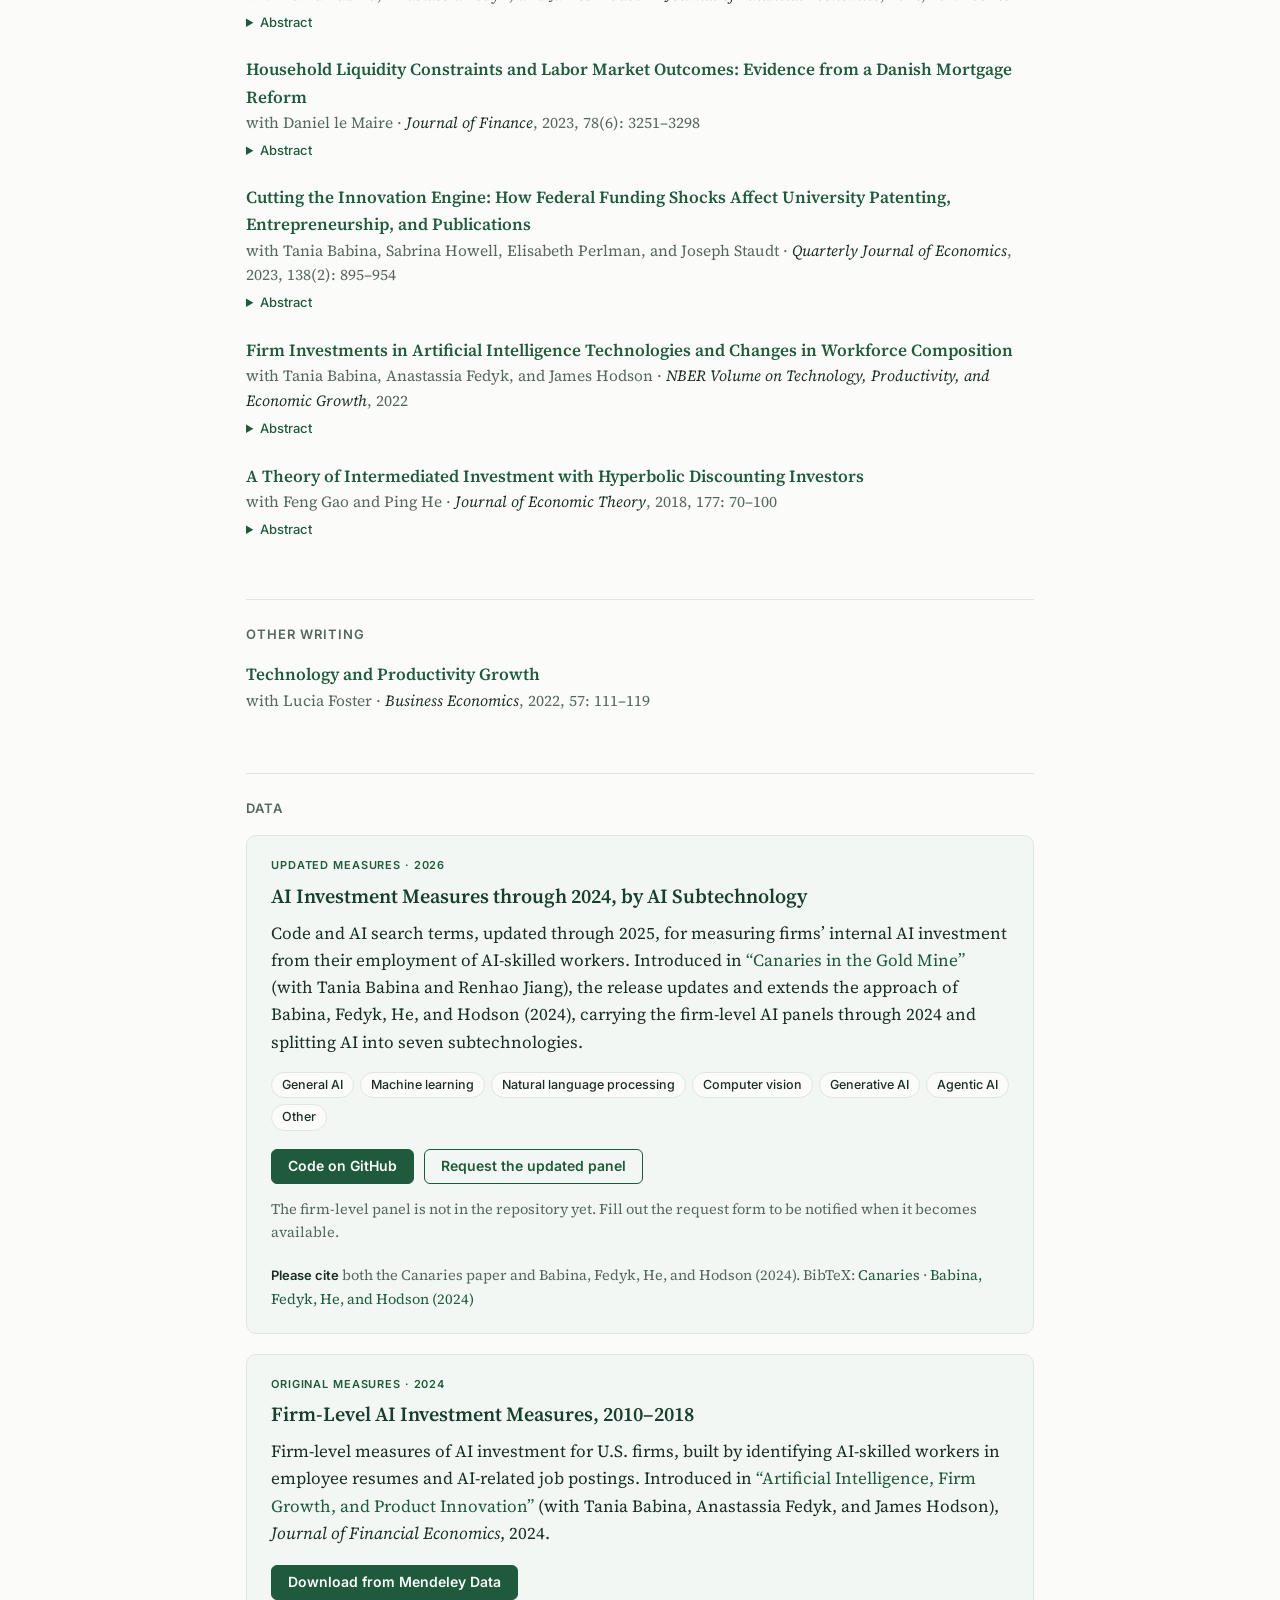
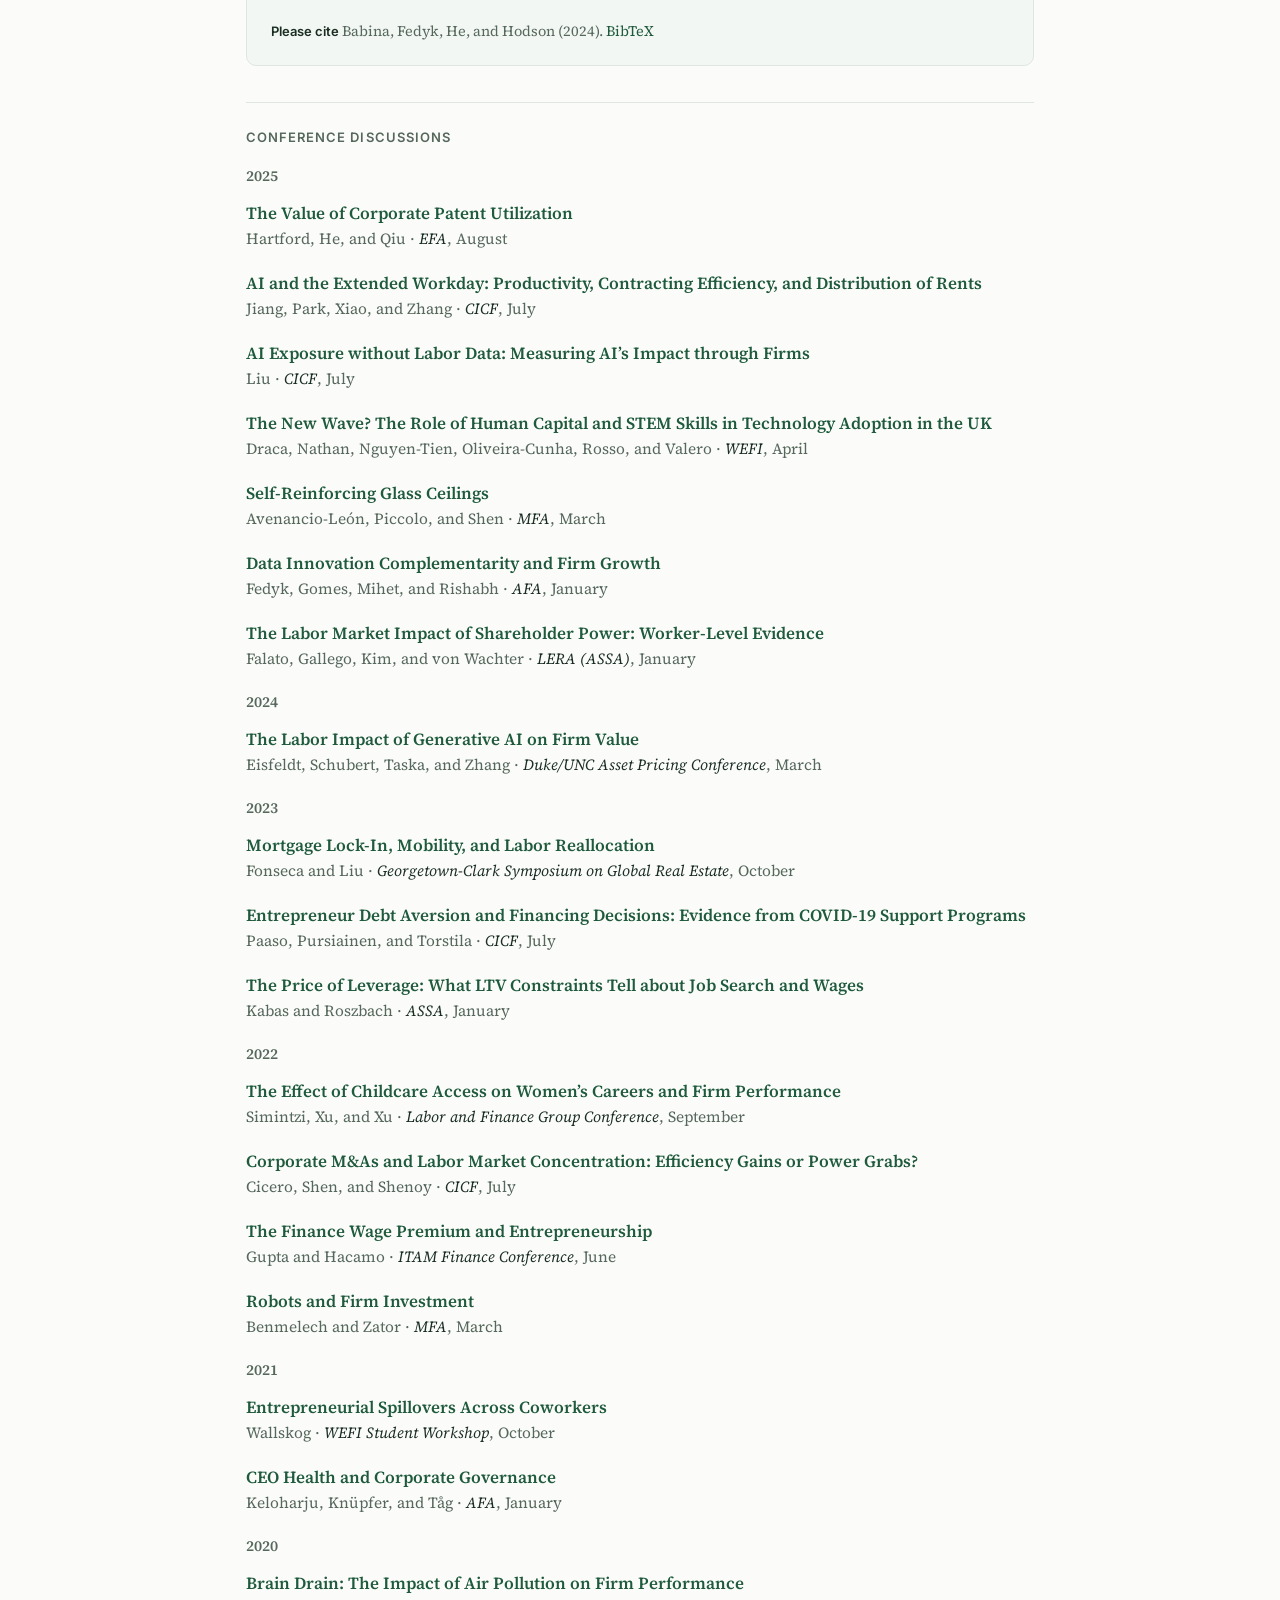
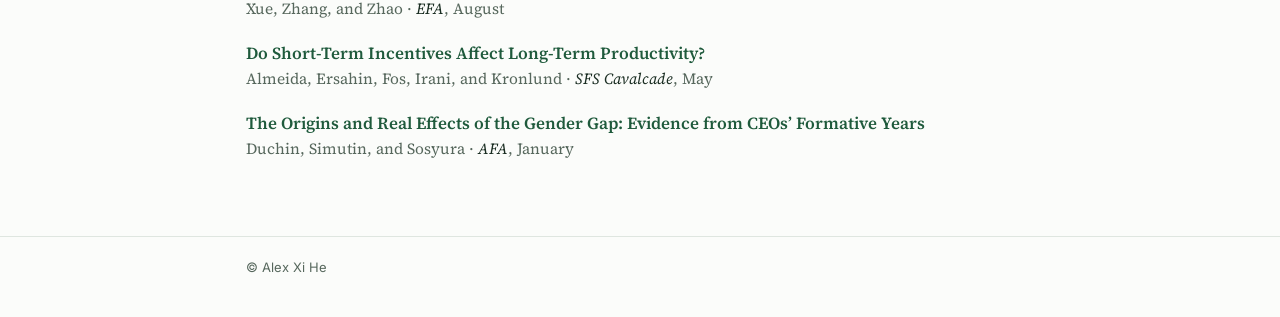
==== commit 873d1d26: "Use the same larger size for email and office address Co-Authored-By: Claude Opus 5.5 <noreply@anthr" ====
--- a/index.html
+++ b/index.html
@@ -34,7 +34,7 @@
         <p class="role">Assistant Professor of Finance<br>Robert H. Smith School of Business<br>University of Maryland</p>
         <p>My research lies at the intersection of innovation, labor economics, corporate finance, and organizational economics. I use large-scale matched employer-employee data to understand how firms create value and how that value is shared with workers. My recent work examines how firms' investments in AI technologies affect their growth, productivity, risk, and workforces; how mergers and acquisitions shape innovation; and how managers influence workers' wages and careers. I received my Ph.D. in economics from MIT.</p>
         <div class="contact">
-          <div class="email"><a href="mailto:axhe@umd.edu">axhe@umd.edu</a></div>
+          <div><a href="mailto:axhe@umd.edu">axhe@umd.edu</a></div>
           <div>4411 Van Munching Hall, College Park, MD 20742</div>
         </div>
         <div class="buttons">
--- a/style.css
+++ b/style.css
@@ -65,9 +65,8 @@
 }
 h1 { color: var(--heading); font-size: 34px; font-weight: 600; line-height: 1.15; margin: 0 0 6px; letter-spacing: -0.01em; }
 .role { margin: 0 0 16px; }
-.contact { color: var(--muted); font: 14px/1.8 Inter, system-ui, sans-serif; margin-top: 20px; }
+.contact { color: var(--muted); font: 16px/1.7 Inter, system-ui, sans-serif; margin-top: 20px; }
 .contact div { margin: 0; }
-.contact .email { font-size: 16px; }
 .buttons { display: flex; flex-wrap: wrap; gap: 10px; margin-top: 18px; }
 .btn {
   display: inline-block; padding: 8px 16px; border-radius: 6px;
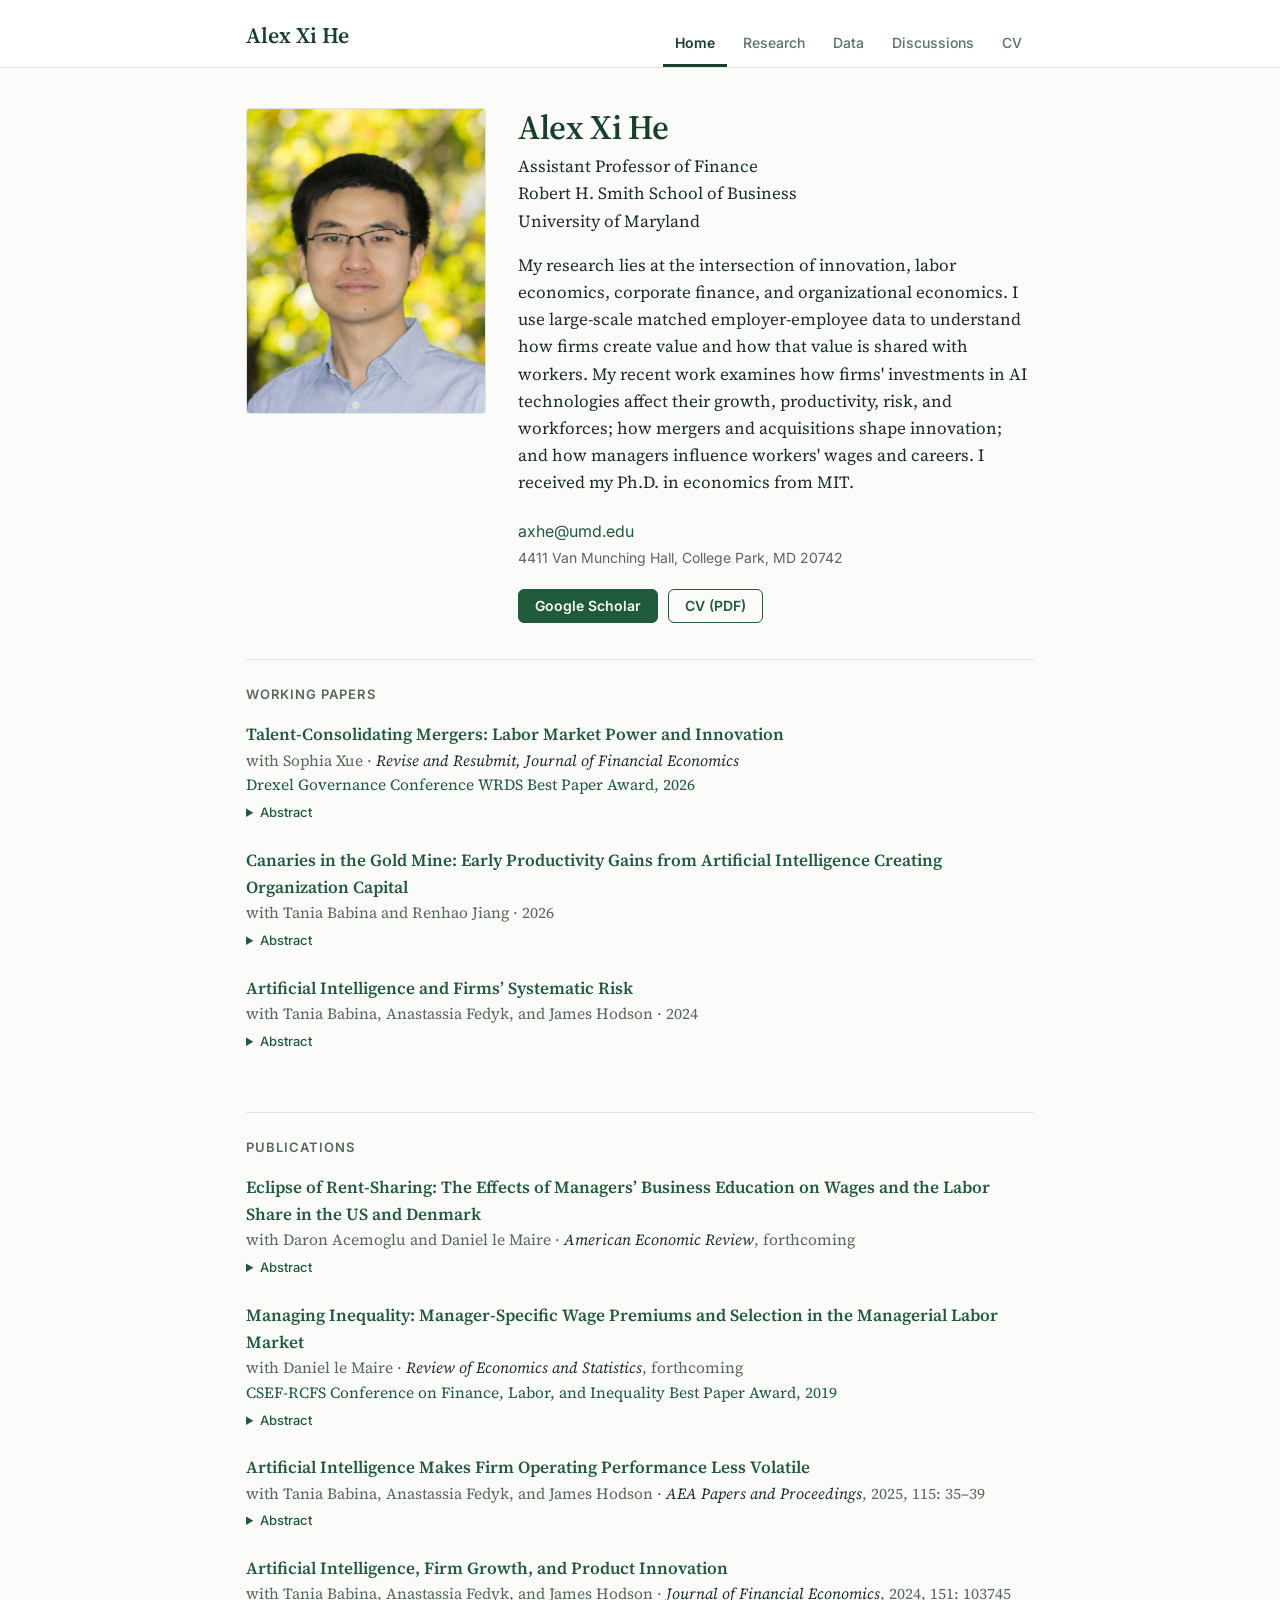
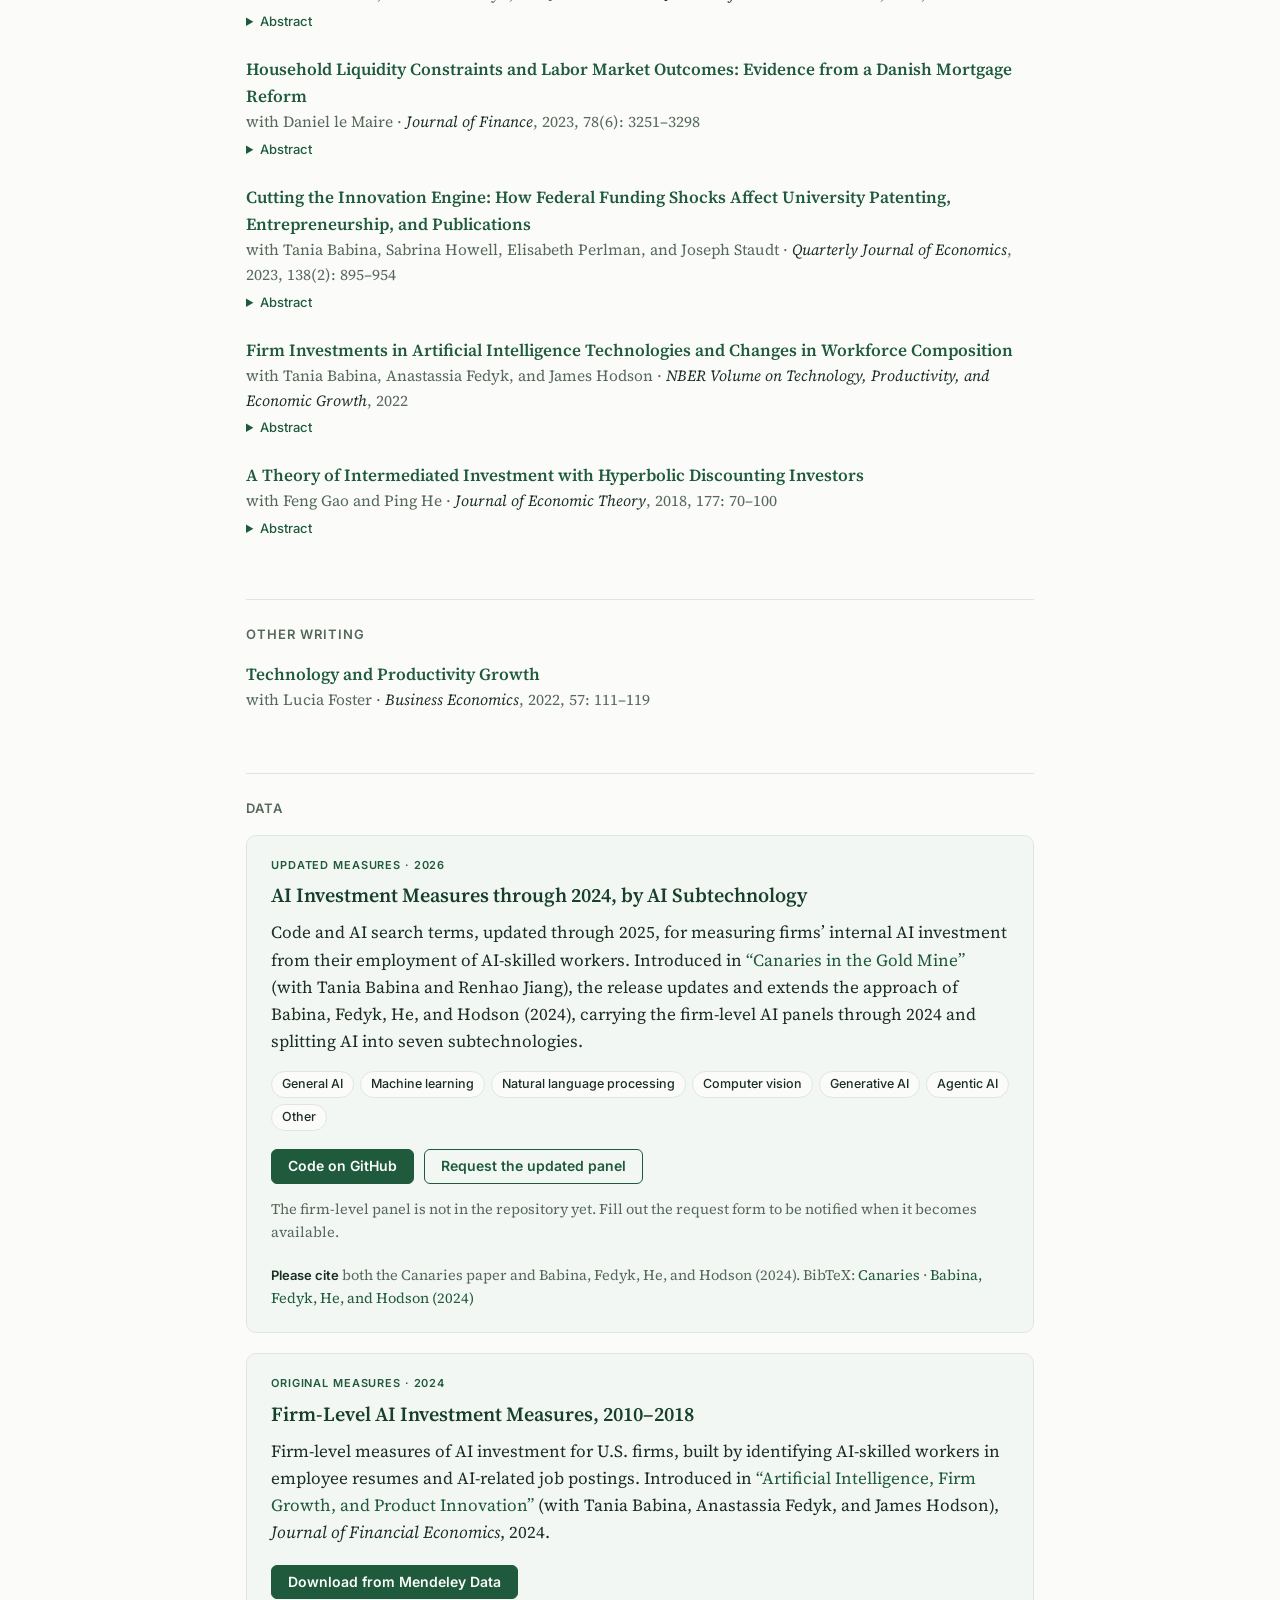
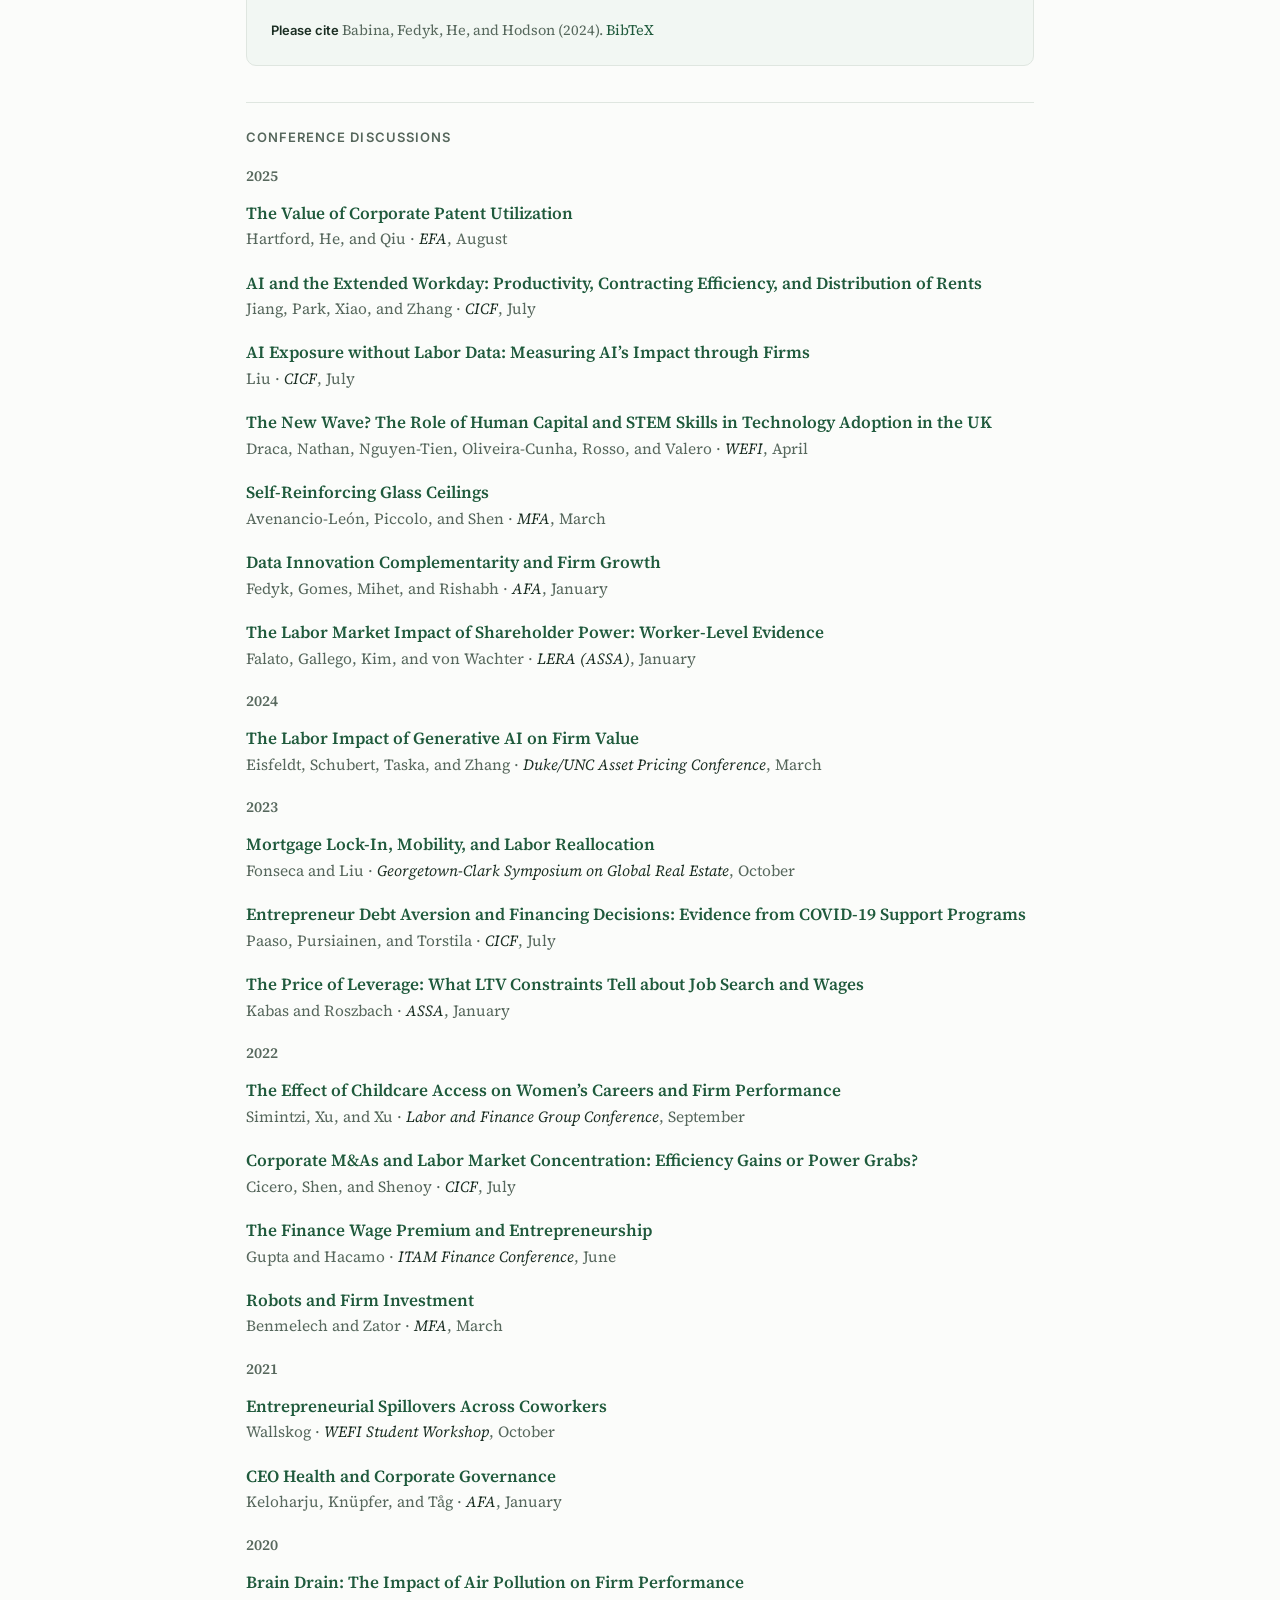
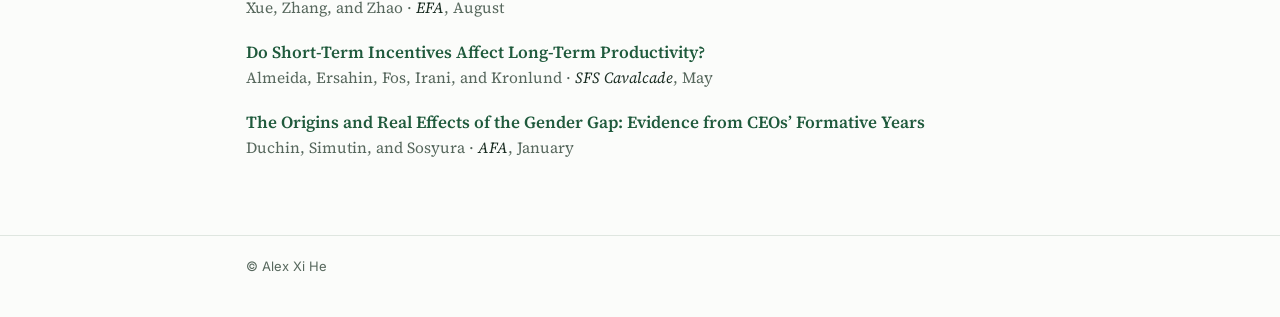
==== commit b48acc18: "Restore smaller office address, keep larger email Co-Authored-By: Claude Opus 5.5 <noreply@anthropic" ====
--- a/index.html
+++ b/index.html
@@ -34,7 +34,7 @@
         <p class="role">Assistant Professor of Finance<br>Robert H. Smith School of Business<br>University of Maryland</p>
         <p>My research lies at the intersection of innovation, labor economics, corporate finance, and organizational economics. I use large-scale matched employer-employee data to understand how firms create value and how that value is shared with workers. My recent work examines how firms' investments in AI technologies affect their growth, productivity, risk, and workforces; how mergers and acquisitions shape innovation; and how managers influence workers' wages and careers. I received my Ph.D. in economics from MIT.</p>
         <div class="contact">
-          <div><a href="mailto:axhe@umd.edu">axhe@umd.edu</a></div>
+          <div class="email"><a href="mailto:axhe@umd.edu">axhe@umd.edu</a></div>
           <div>4411 Van Munching Hall, College Park, MD 20742</div>
         </div>
         <div class="buttons">
--- a/style.css
+++ b/style.css
@@ -65,8 +65,9 @@
 }
 h1 { color: var(--heading); font-size: 34px; font-weight: 600; line-height: 1.15; margin: 0 0 6px; letter-spacing: -0.01em; }
 .role { margin: 0 0 16px; }
-.contact { color: var(--muted); font: 16px/1.7 Inter, system-ui, sans-serif; margin-top: 20px; }
+.contact { color: var(--muted); font: 14px/1.8 Inter, system-ui, sans-serif; margin-top: 20px; }
 .contact div { margin: 0; }
+.contact .email { font-size: 16px; }
 .buttons { display: flex; flex-wrap: wrap; gap: 10px; margin-top: 18px; }
 .btn {
   display: inline-block; padding: 8px 16px; border-radius: 6px;
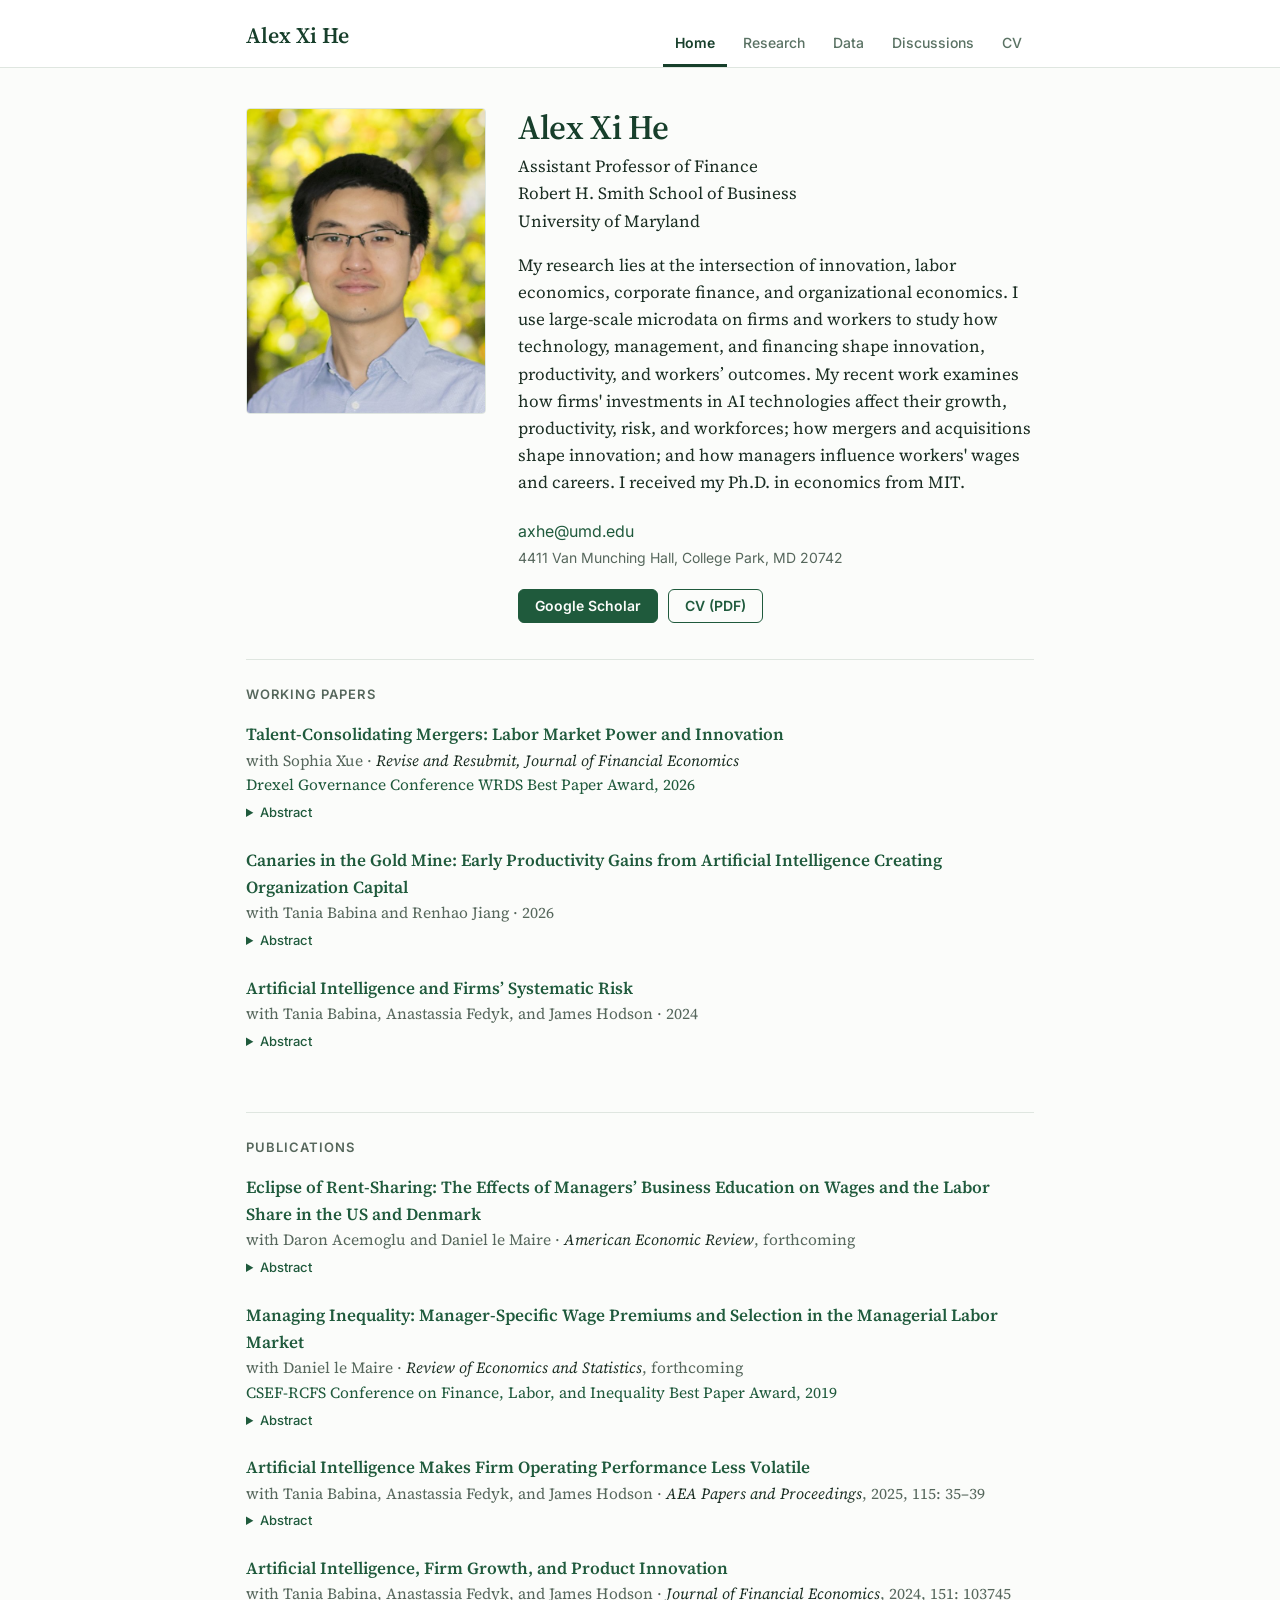
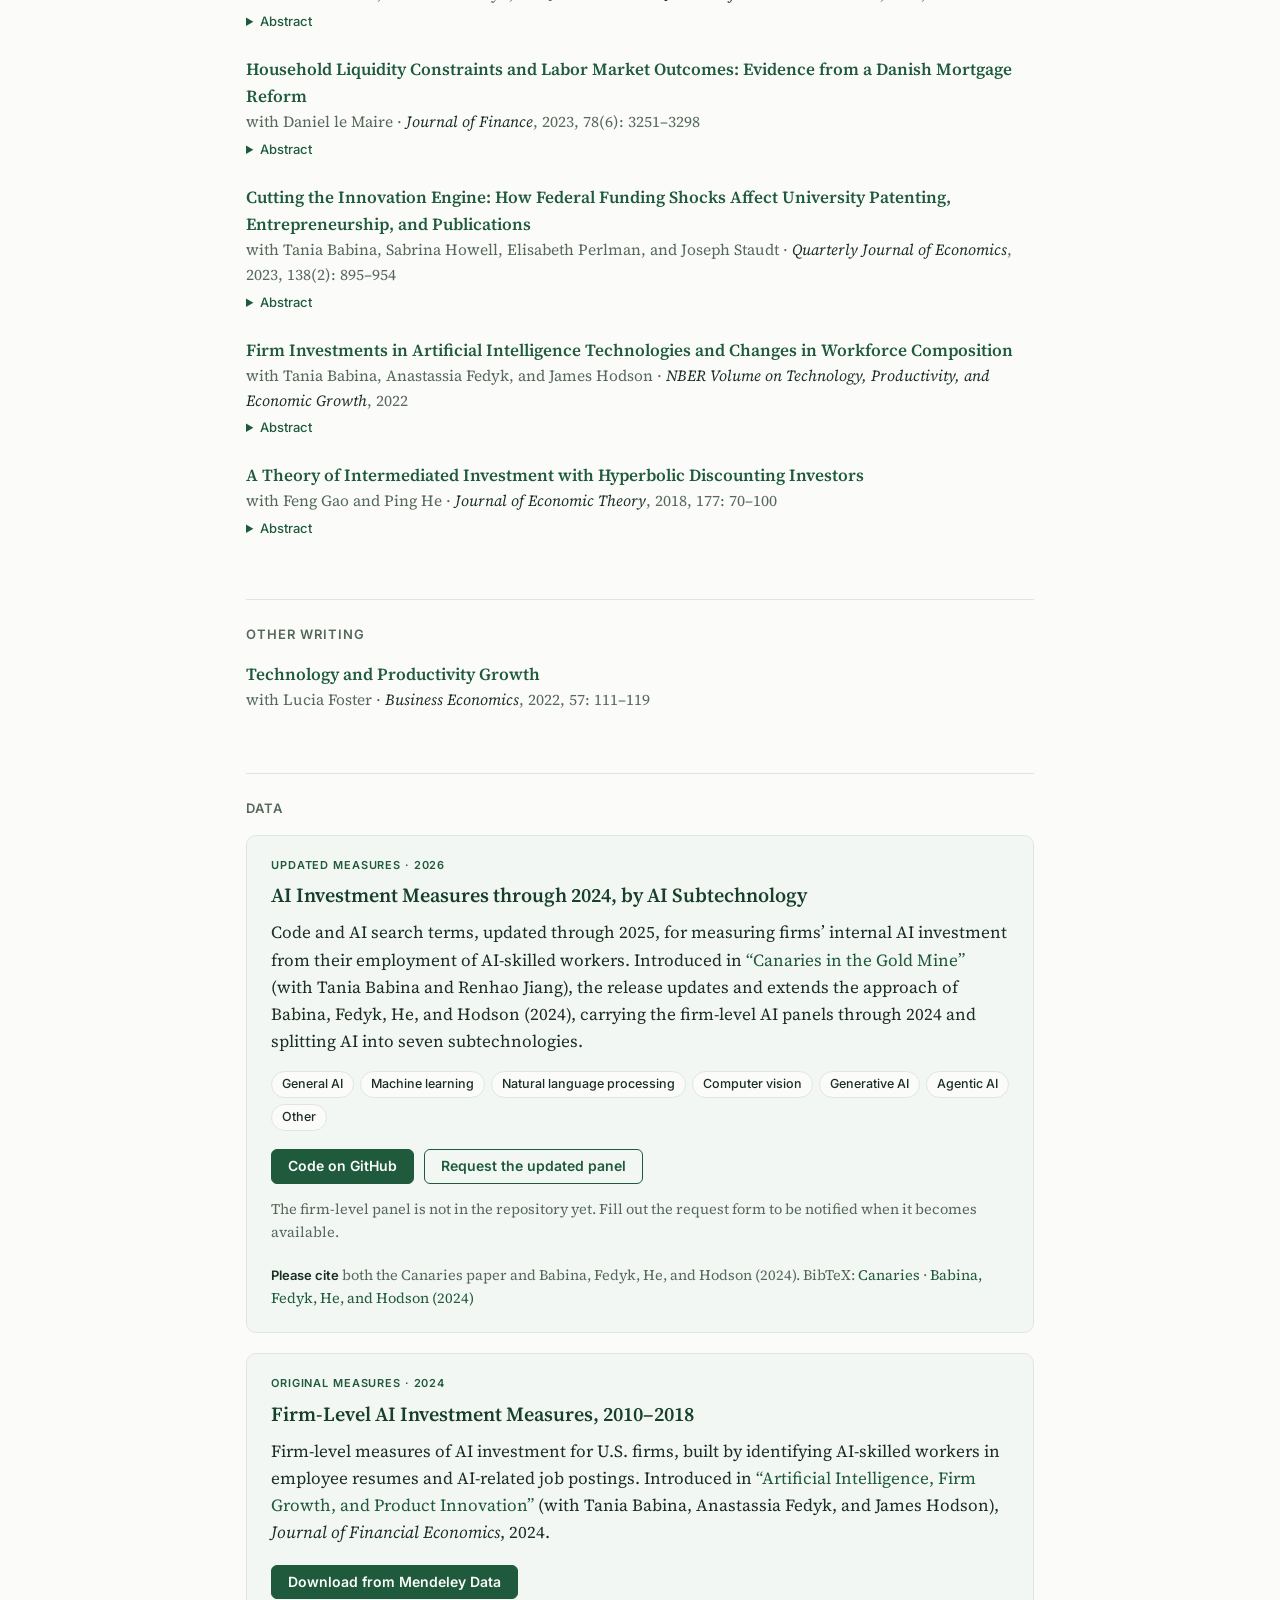
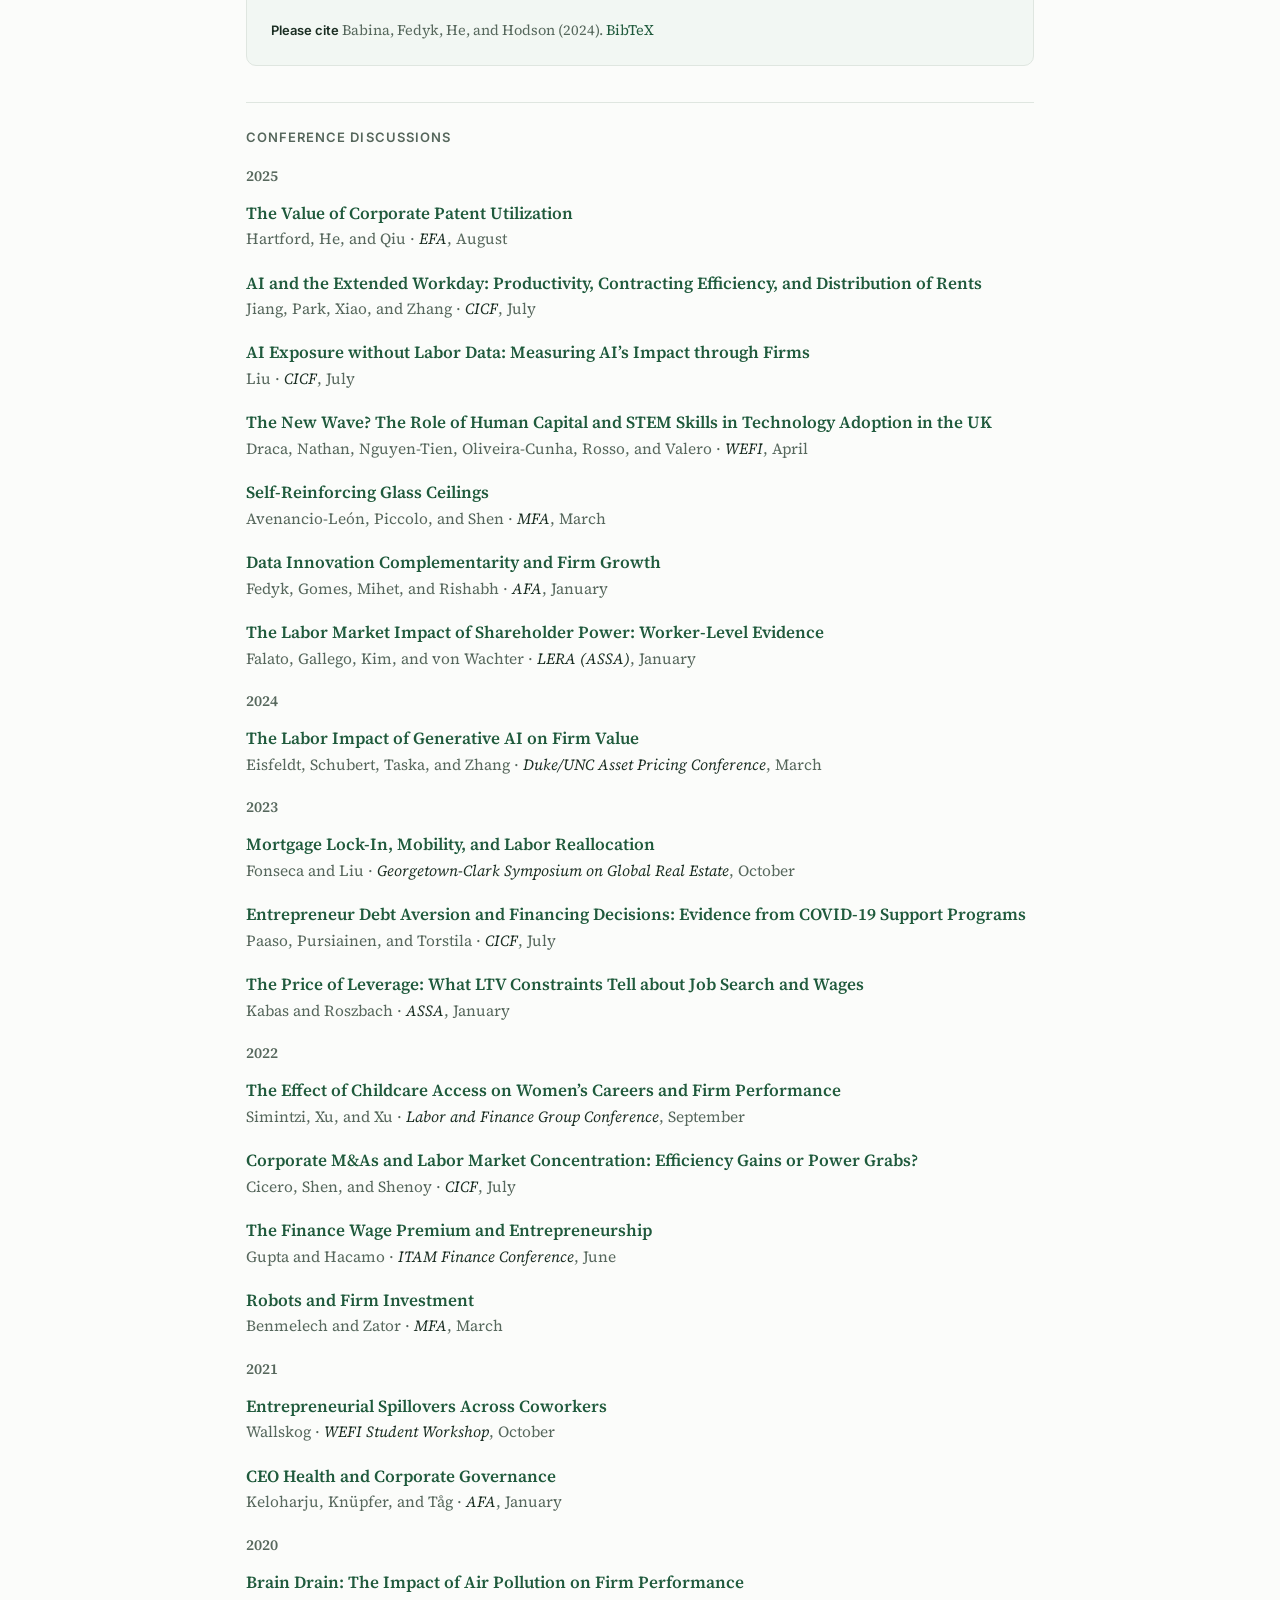
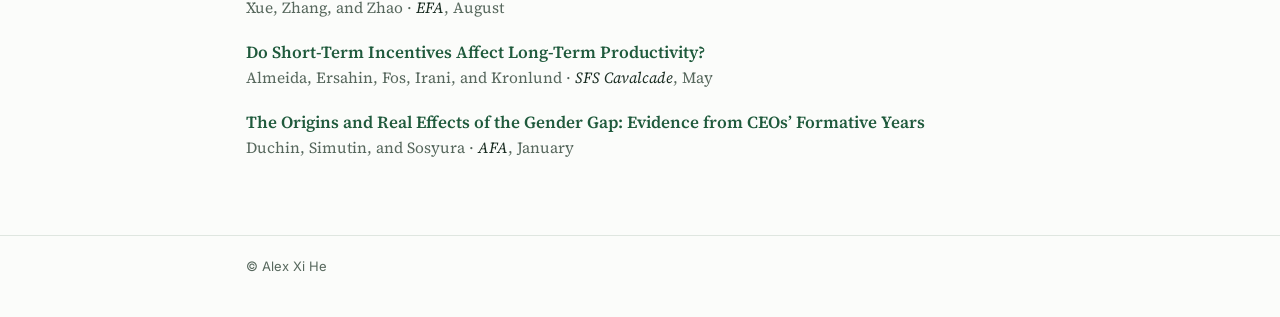
==== commit 28cc553b: "Broaden data sentence in research summary Co-Authored-By: Claude Opus 5.5 <noreply@anthropic.com> Cl" ====
--- a/index.html
+++ b/index.html
@@ -32,7 +32,7 @@
       <div>
         <h1>Alex Xi He</h1>
         <p class="role">Assistant Professor of Finance<br>Robert H. Smith School of Business<br>University of Maryland</p>
-        <p>My research lies at the intersection of innovation, labor economics, corporate finance, and organizational economics. I use large-scale matched employer-employee data to understand how firms create value and how that value is shared with workers. My recent work examines how firms' investments in AI technologies affect their growth, productivity, risk, and workforces; how mergers and acquisitions shape innovation; and how managers influence workers' wages and careers. I received my Ph.D. in economics from MIT.</p>
+        <p>My research lies at the intersection of innovation, labor economics, corporate finance, and organizational economics. I use large-scale microdata on firms and workers to study how technology, management, and financing shape innovation, productivity, and workers’ outcomes. My recent work examines how firms' investments in AI technologies affect their growth, productivity, risk, and workforces; how mergers and acquisitions shape innovation; and how managers influence workers' wages and careers. I received my Ph.D. in economics from MIT.</p>
         <div class="contact">
           <div class="email"><a href="mailto:axhe@umd.edu">axhe@umd.edu</a></div>
           <div>4411 Van Munching Hall, College Park, MD 20742</div>
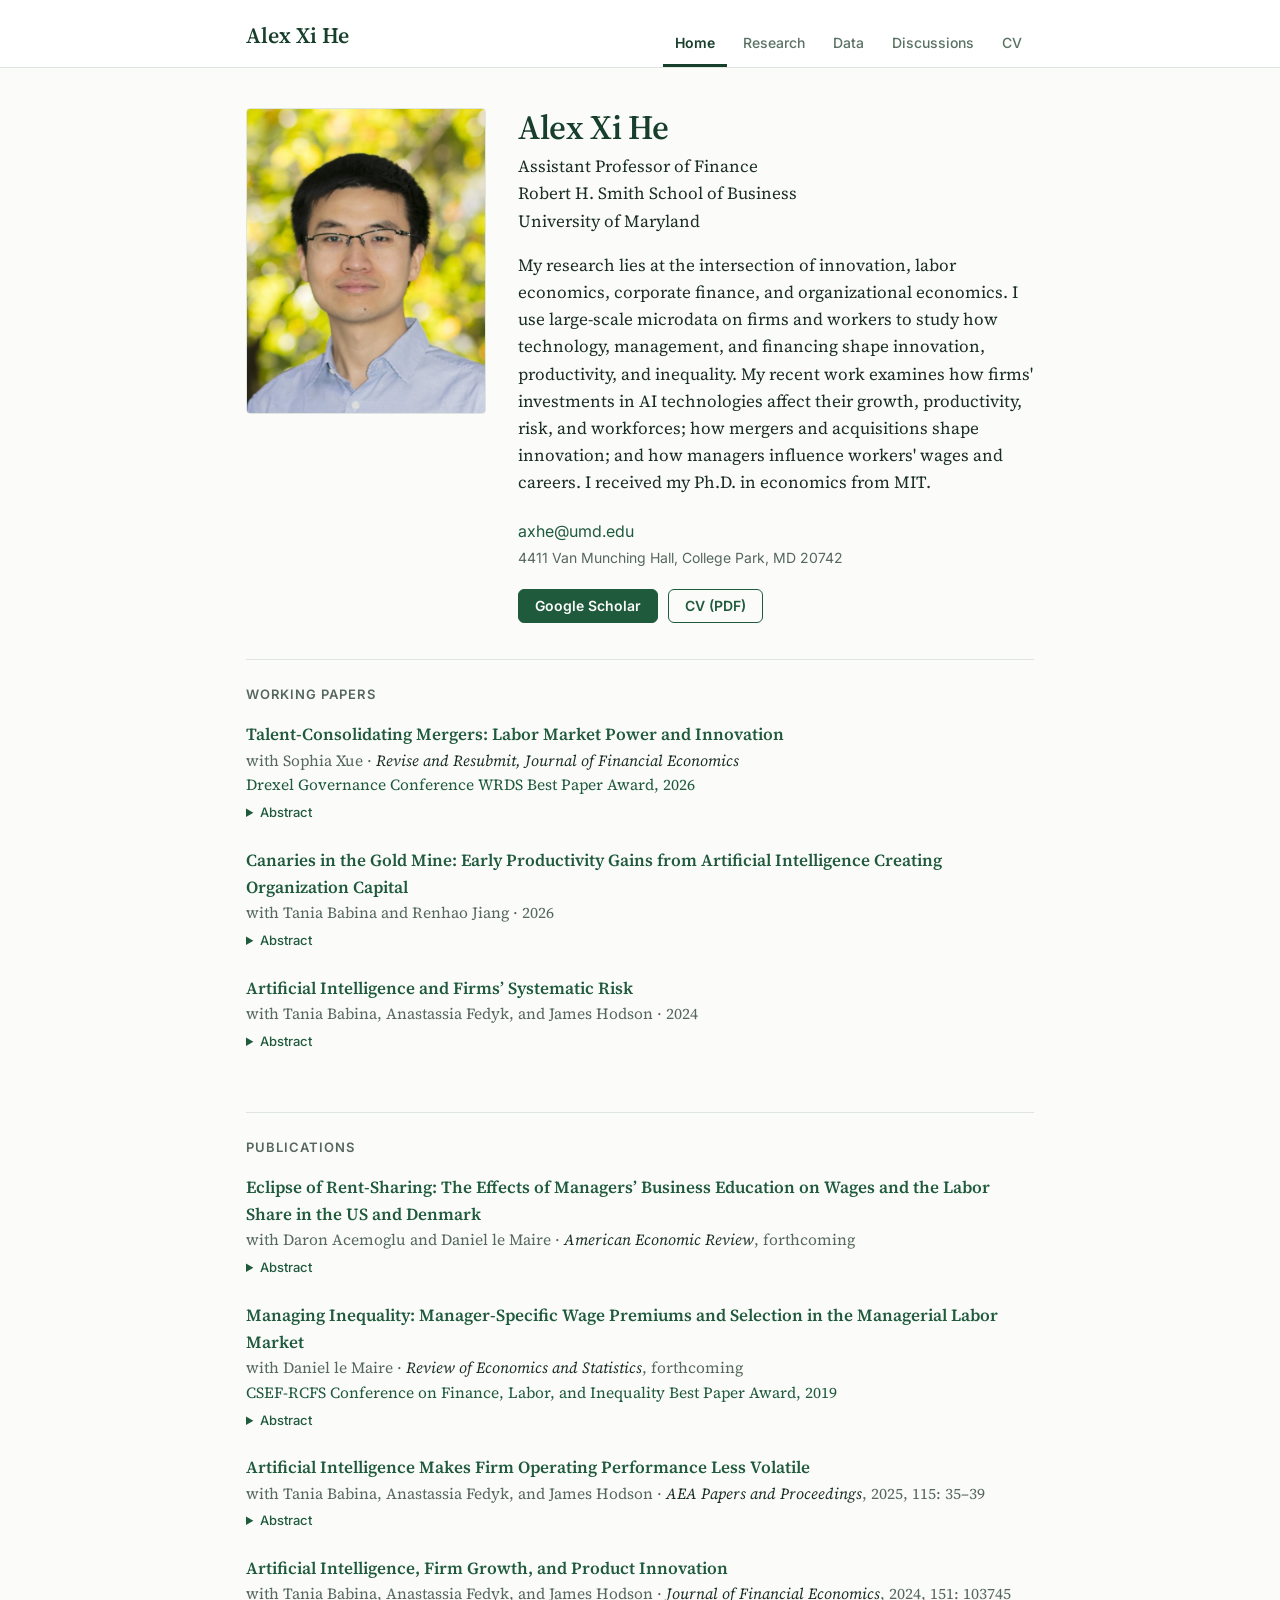
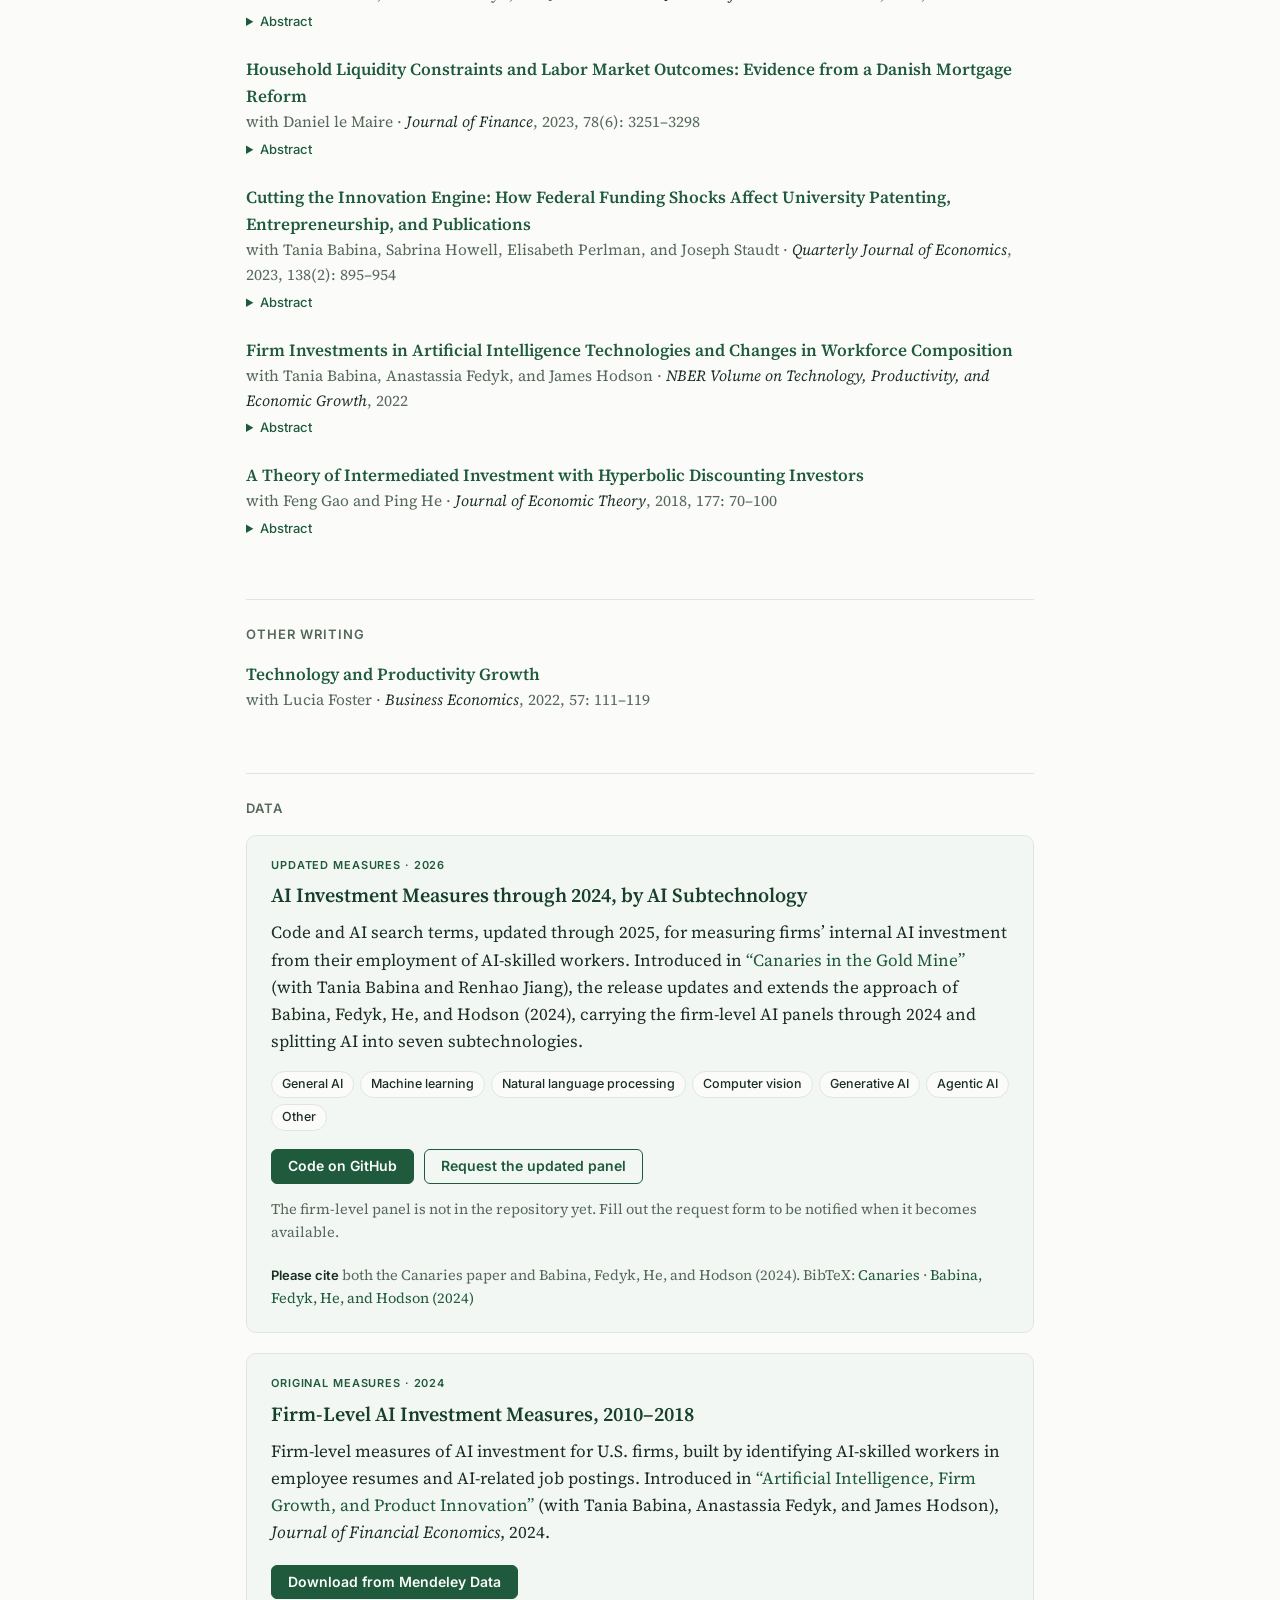
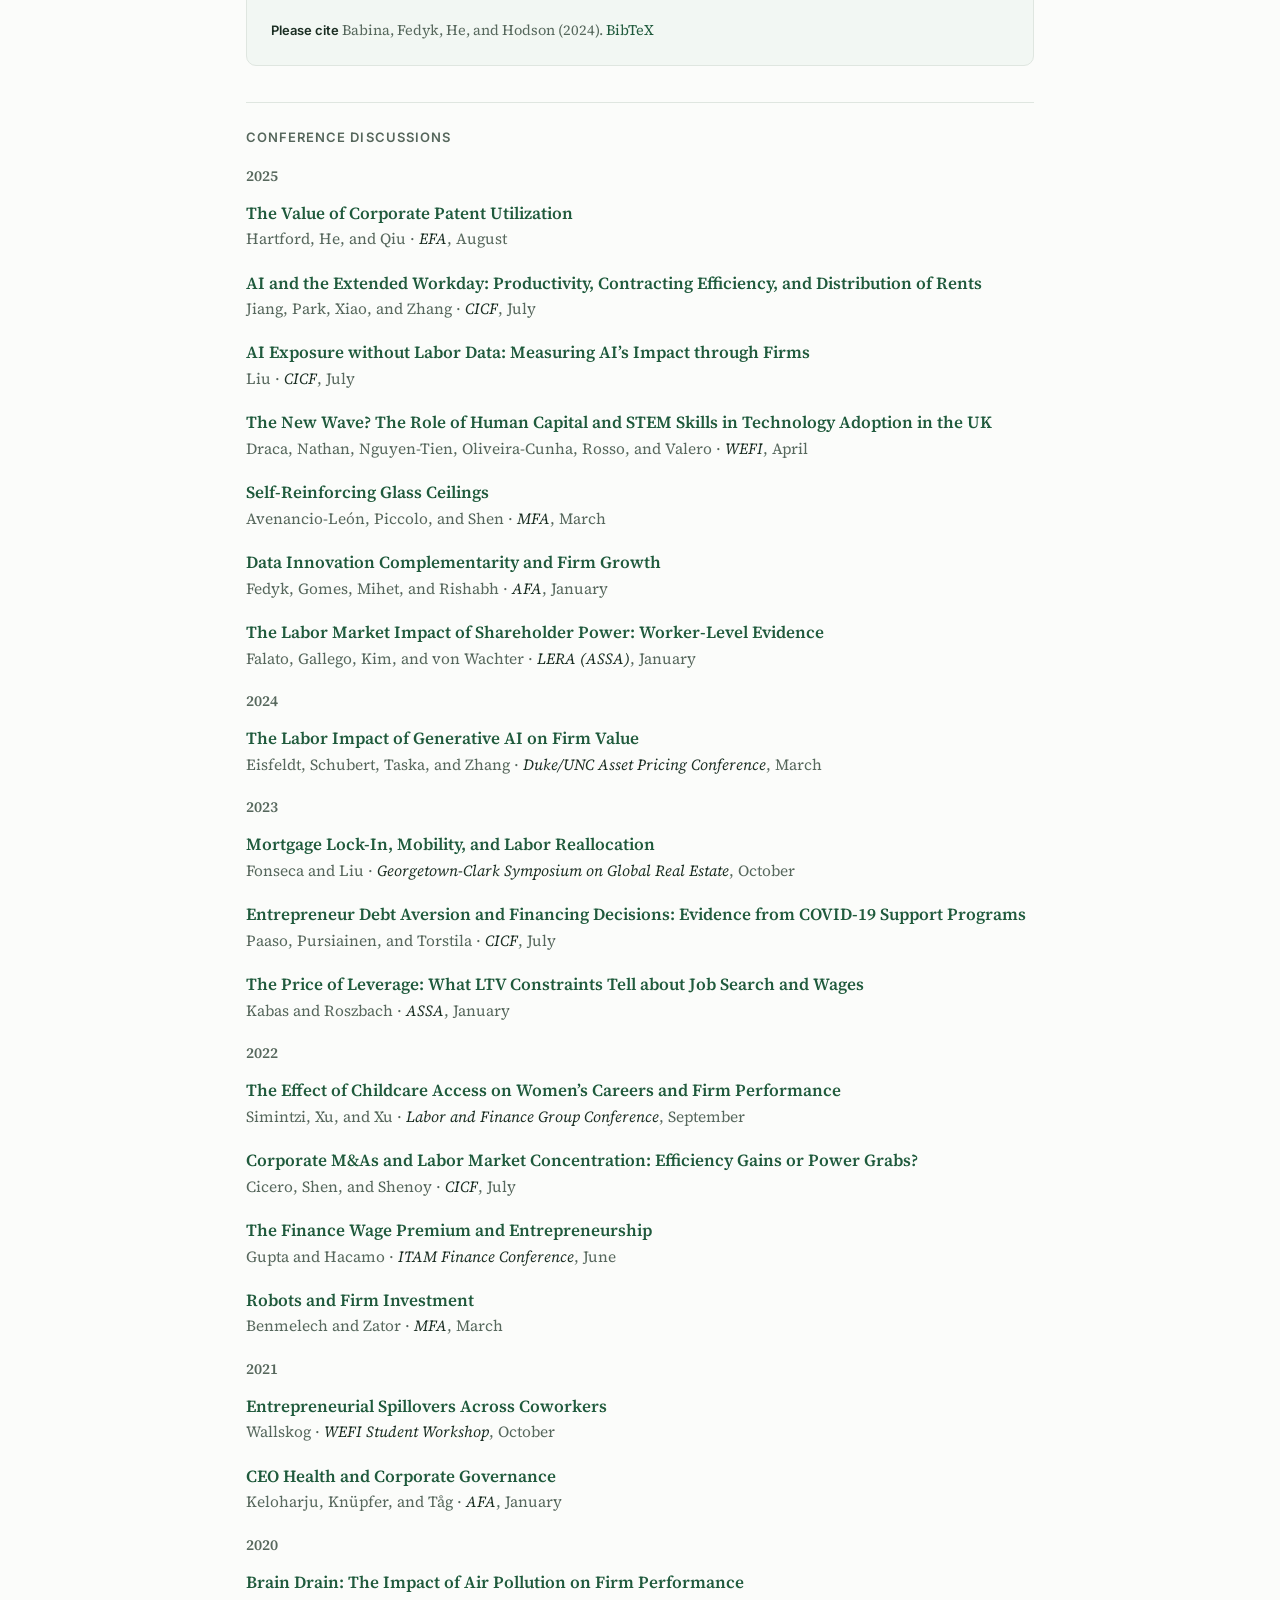
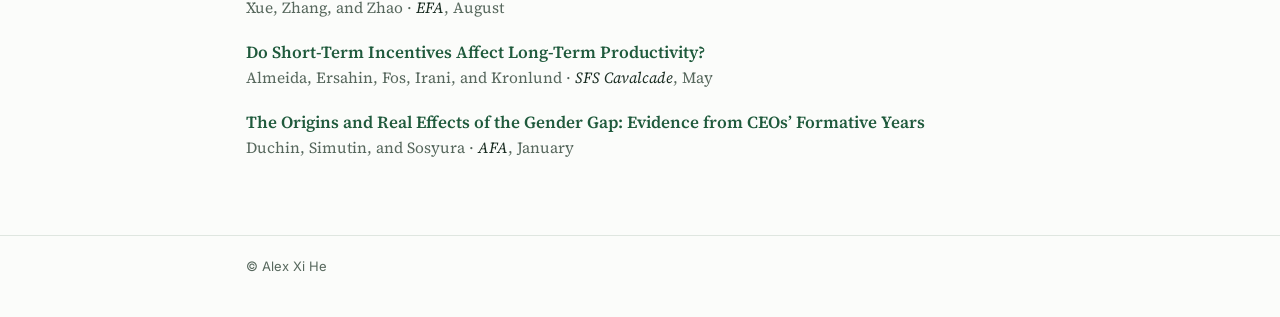
==== commit b9bb73ff: "Say inequality in research summary data sentence Co-Authored-By: Claude Opus 5.5 <noreply@anthropic." ====
--- a/index.html
+++ b/index.html
@@ -32,7 +32,7 @@
       <div>
         <h1>Alex Xi He</h1>
         <p class="role">Assistant Professor of Finance<br>Robert H. Smith School of Business<br>University of Maryland</p>
-        <p>My research lies at the intersection of innovation, labor economics, corporate finance, and organizational economics. I use large-scale microdata on firms and workers to study how technology, management, and financing shape innovation, productivity, and workers’ outcomes. My recent work examines how firms' investments in AI technologies affect their growth, productivity, risk, and workforces; how mergers and acquisitions shape innovation; and how managers influence workers' wages and careers. I received my Ph.D. in economics from MIT.</p>
+        <p>My research lies at the intersection of innovation, labor economics, corporate finance, and organizational economics. I use large-scale microdata on firms and workers to study how technology, management, and financing shape innovation, productivity, and inequality. My recent work examines how firms' investments in AI technologies affect their growth, productivity, risk, and workforces; how mergers and acquisitions shape innovation; and how managers influence workers' wages and careers. I received my Ph.D. in economics from MIT.</p>
         <div class="contact">
           <div class="email"><a href="mailto:axhe@umd.edu">axhe@umd.edu</a></div>
           <div>4411 Van Munching Hall, College Park, MD 20742</div>
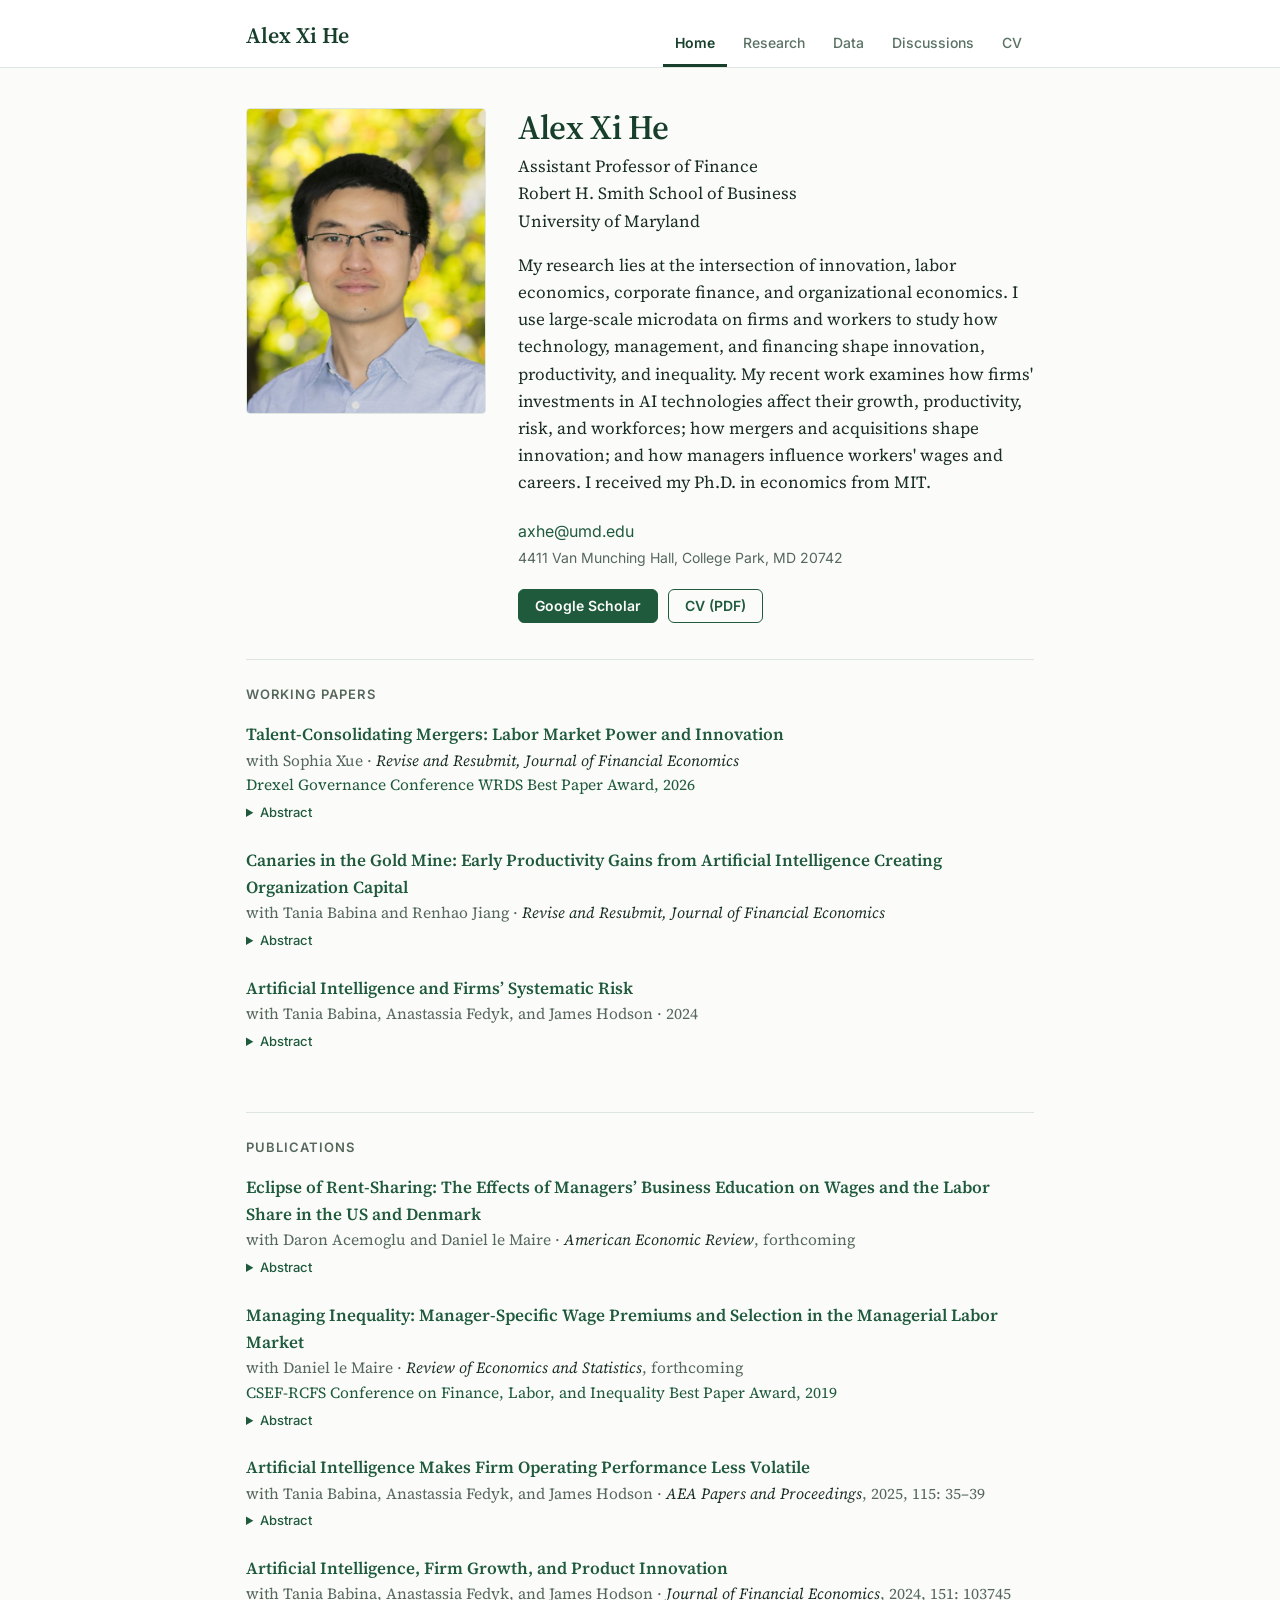
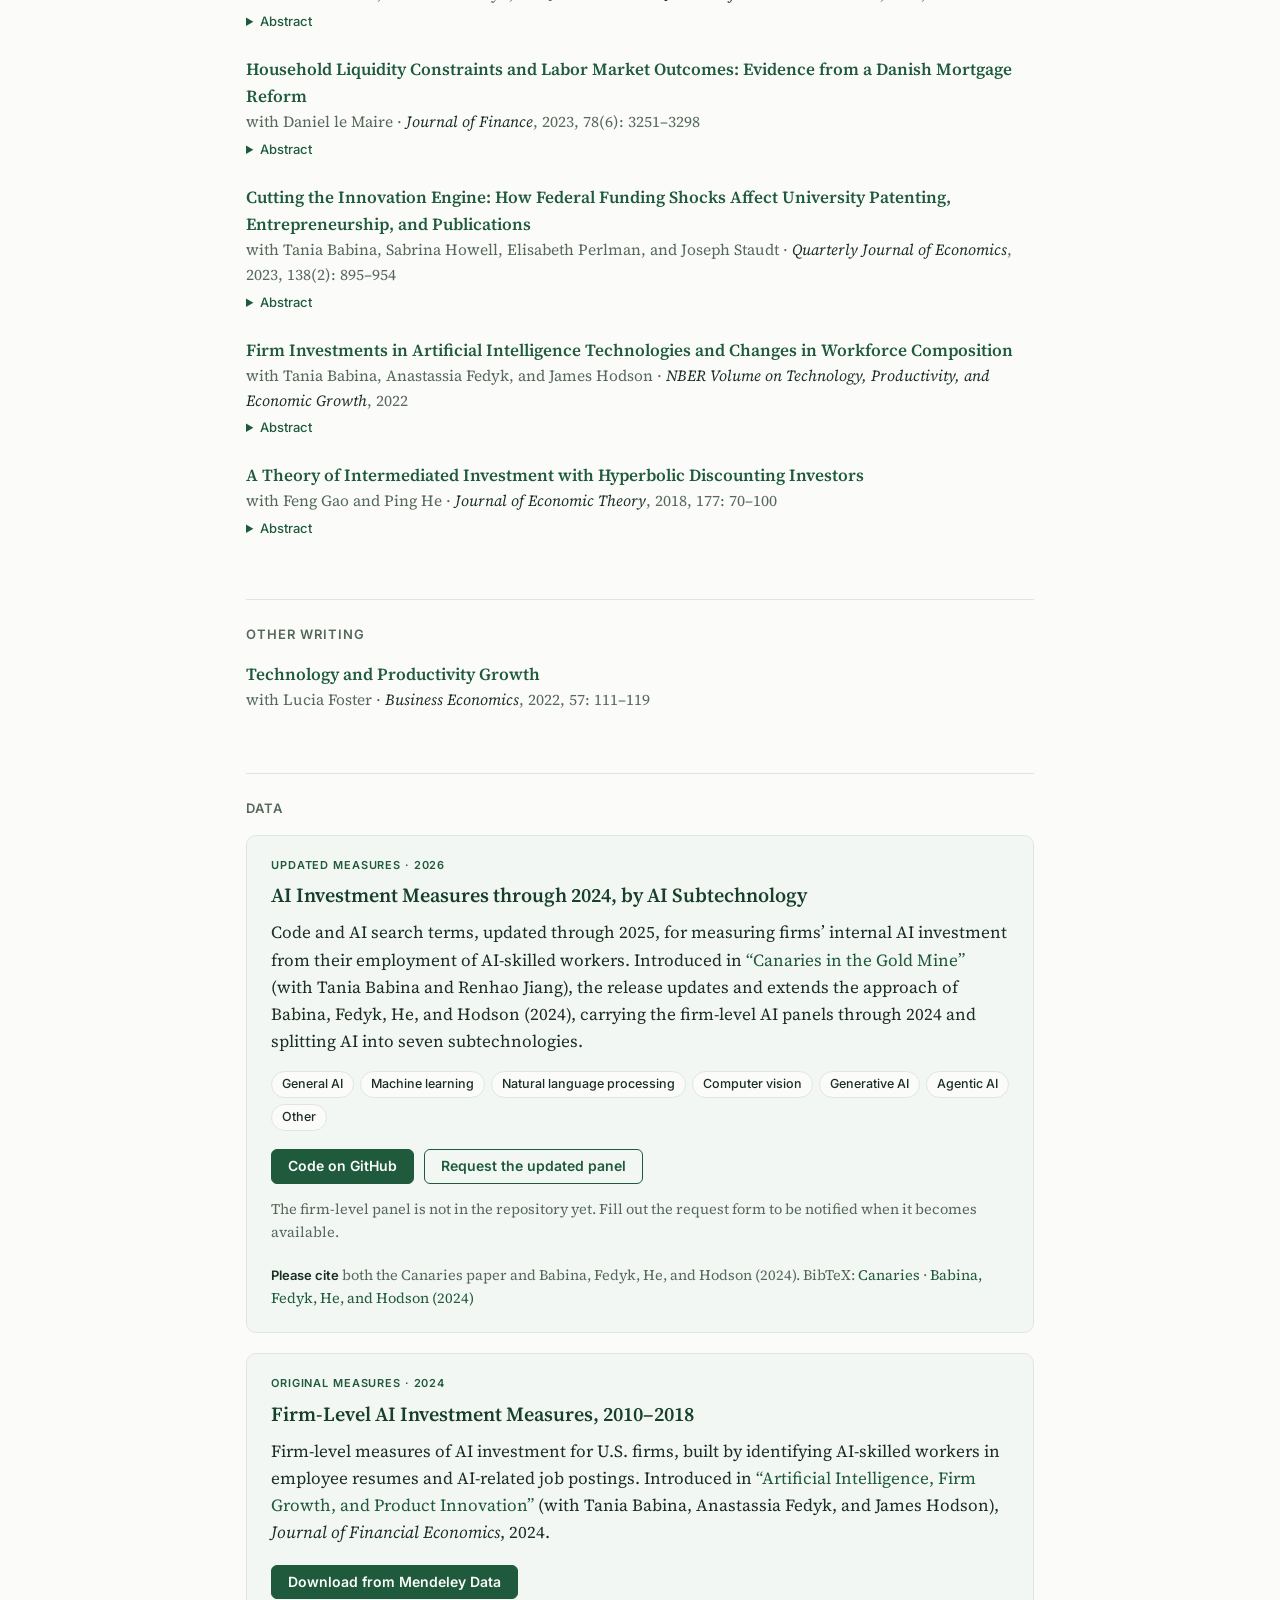
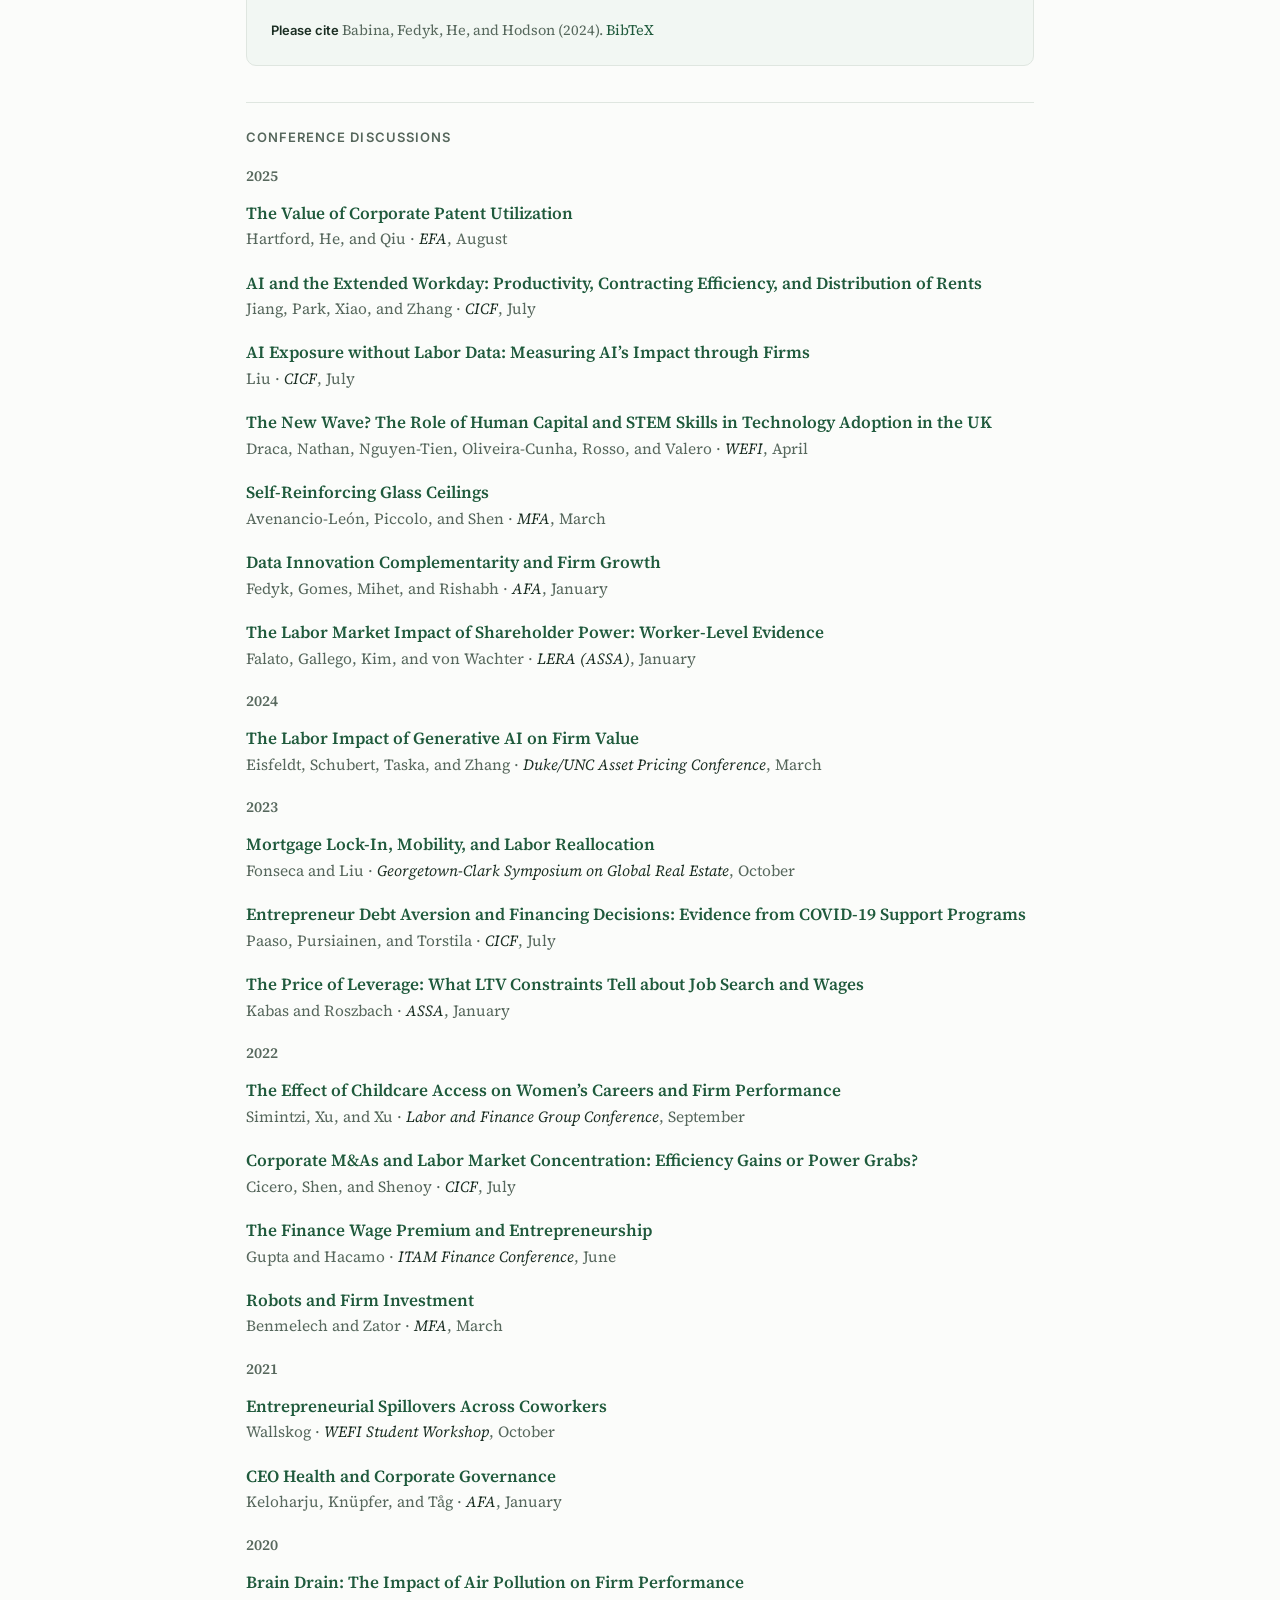
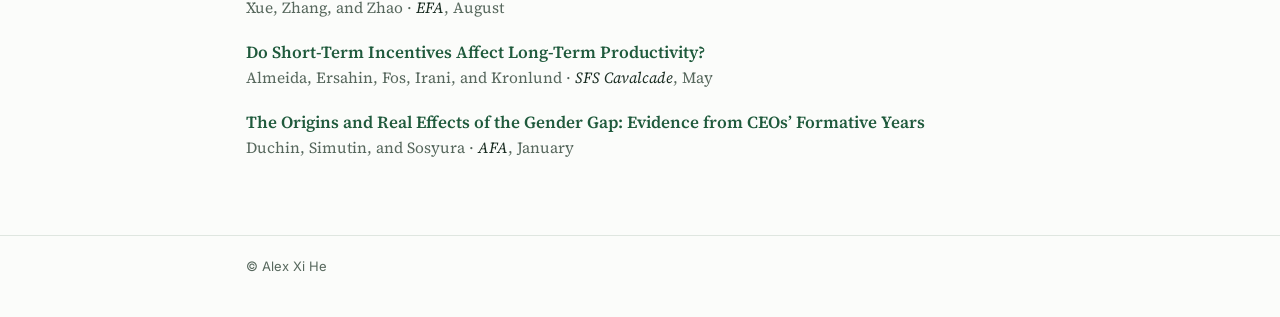
==== commit e2d9837d: "Mark Canaries paper as R&R at Journal of Financial Economics Co-Authored-By: Claude Opus 5.5 <norepl" ====
--- a/index.html
+++ b/index.html
@@ -60,7 +60,7 @@
 
     <div class="paper">
       <a class="title" href="https://ssrn.com/abstract=7345627">Canaries in the Gold Mine: Early Productivity Gains from Artificial Intelligence Creating Organization Capital</a>
-      <div class="meta">with Tania Babina and Renhao Jiang · 2026</div>
+      <div class="meta">with Tania Babina and Renhao Jiang · <span class="venue">Revise and Resubmit, Journal of Financial Economics</span></div>
       <details>
         <summary>Abstract</summary>
         <p>Using a new firm-level measure of AI investment based on AI-skilled employment, spanning machine learning through generative and agentic AI, we show that AI investments are associated with productivity growth in recent years, but not over the previous decade. We trace the productivity gains to the accumulation of organization capital that AI helps create: durable firm-specific knowledge acquired through learning-by-doing that enables more efficient production. We build a novel measure of organization capital based on workers' job descriptions and document that productivity gains are driven by AI-skilled jobs that build organization capital. Overall, our findings suggest that AI investment generates productivity growth by creating organization capital.</p>
@@ -314,5 +314,14 @@
   update();
 </script>
 
+<script>
+  // Count PDF opens (papers, CV, discussion slides) as GoatCounter events.
+  document.addEventListener('click', e => {
+    const a = e.target.closest('a[href$=".pdf"]');
+    if (a && window.goatcounter && window.goatcounter.count)
+      window.goatcounter.count({ path: decodeURIComponent(a.getAttribute('href')), title: a.textContent.trim(), event: true });
+  });
+</script>
+<script data-goatcounter="https://alexxihe.goatcounter.com/count" async src="https://gc.zgo.at/count.js"></script>
 </body>
 </html>
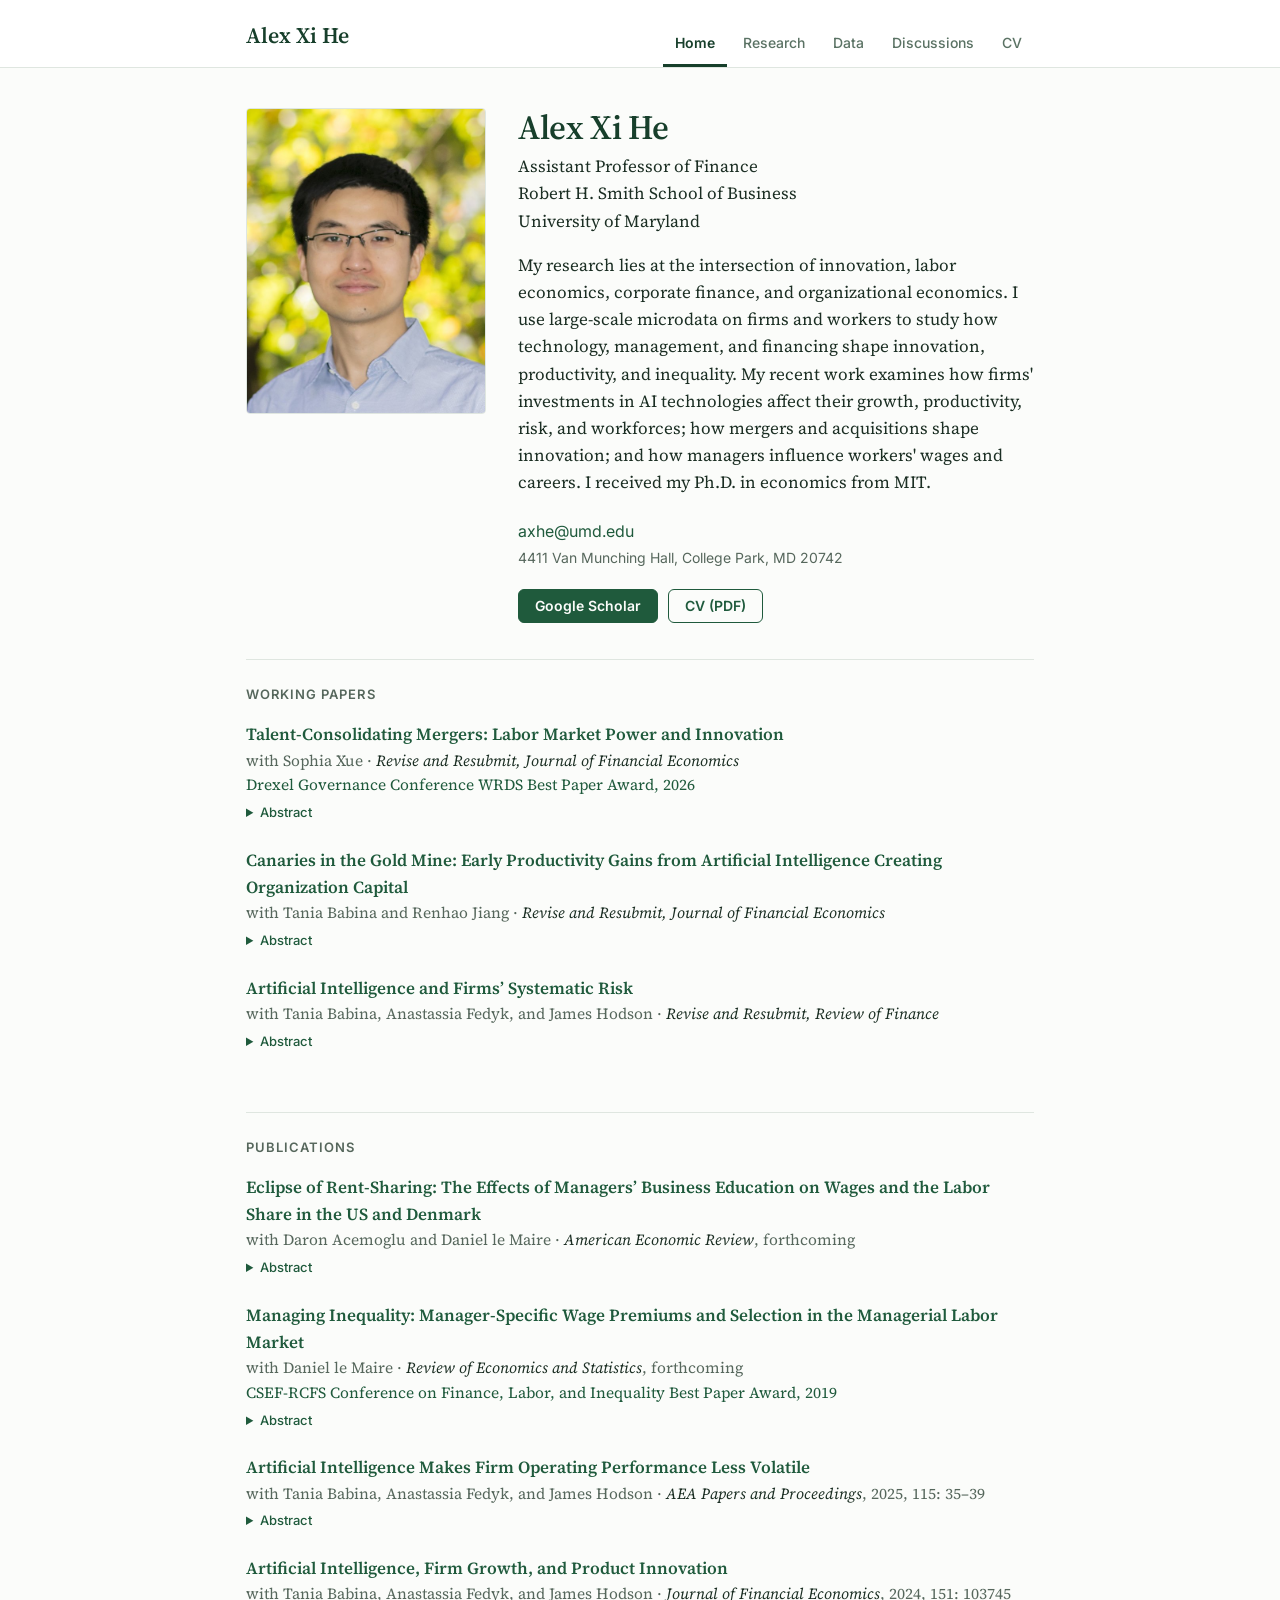
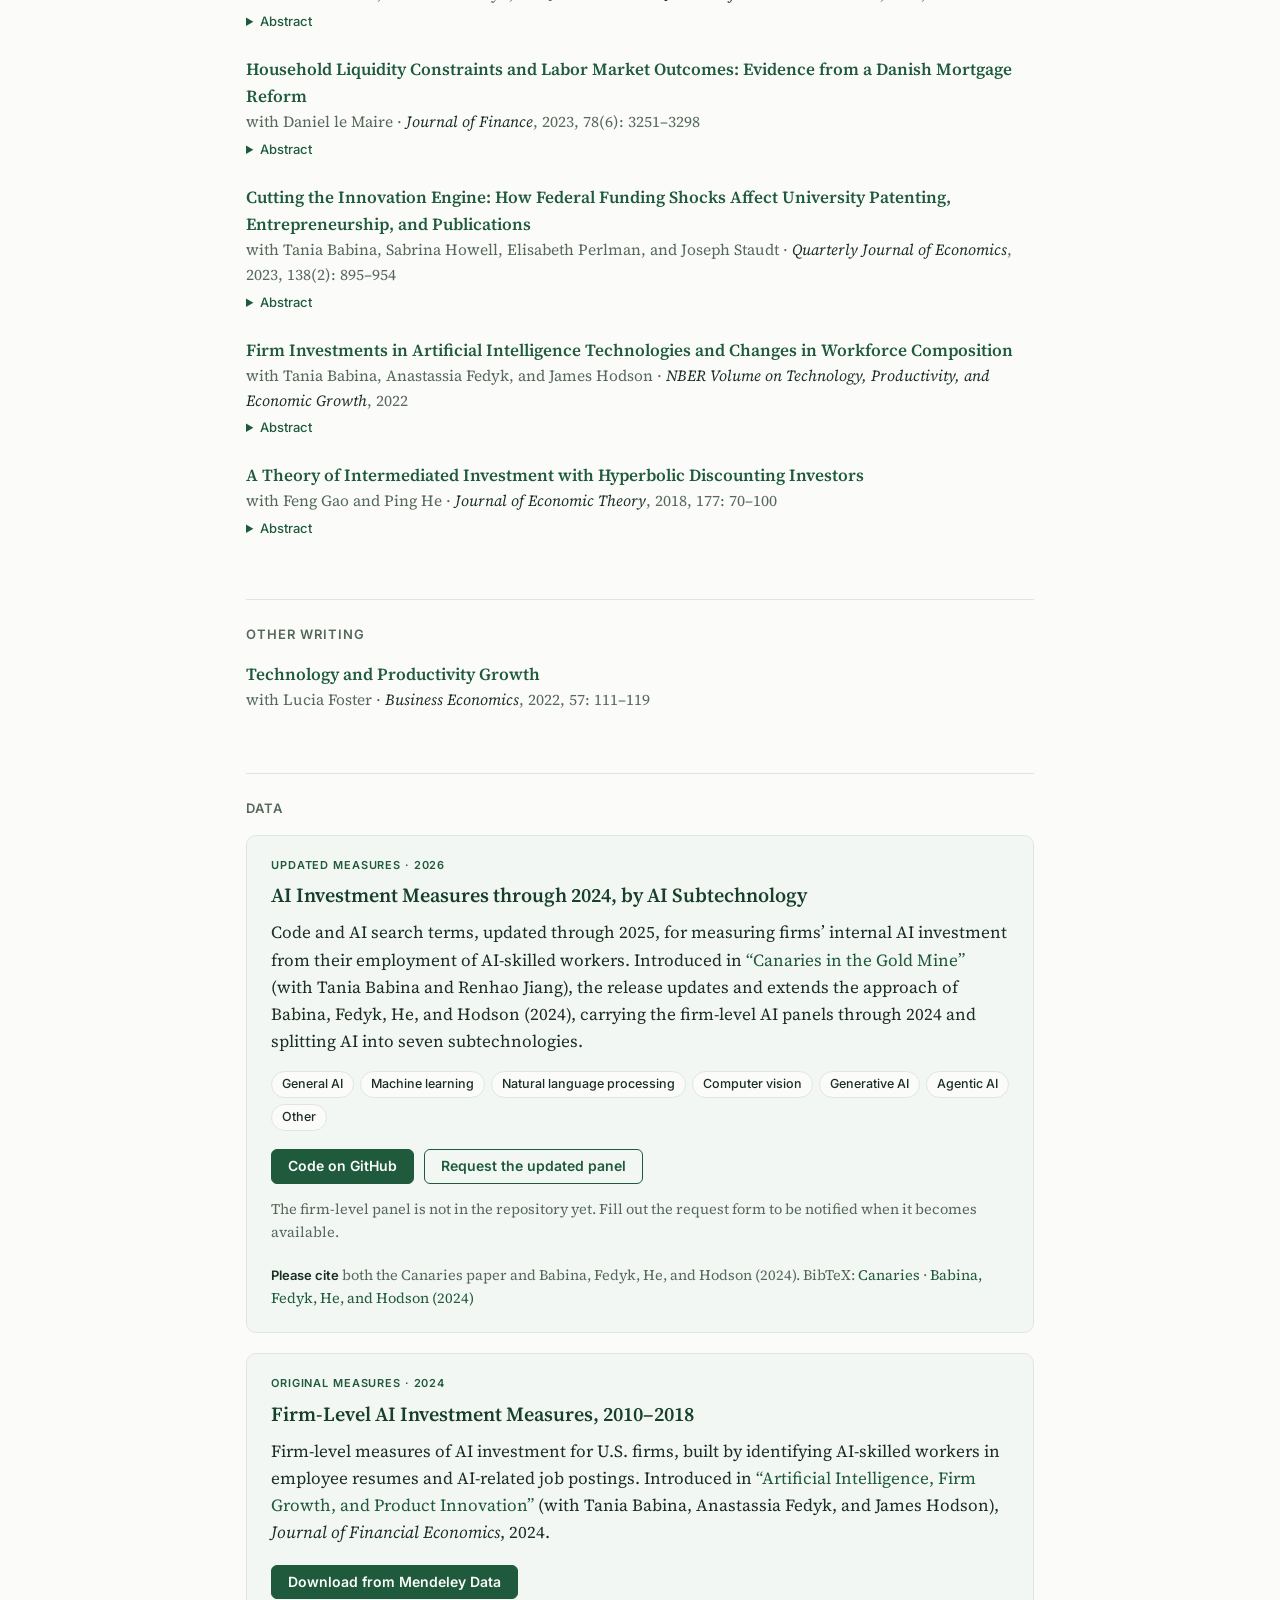
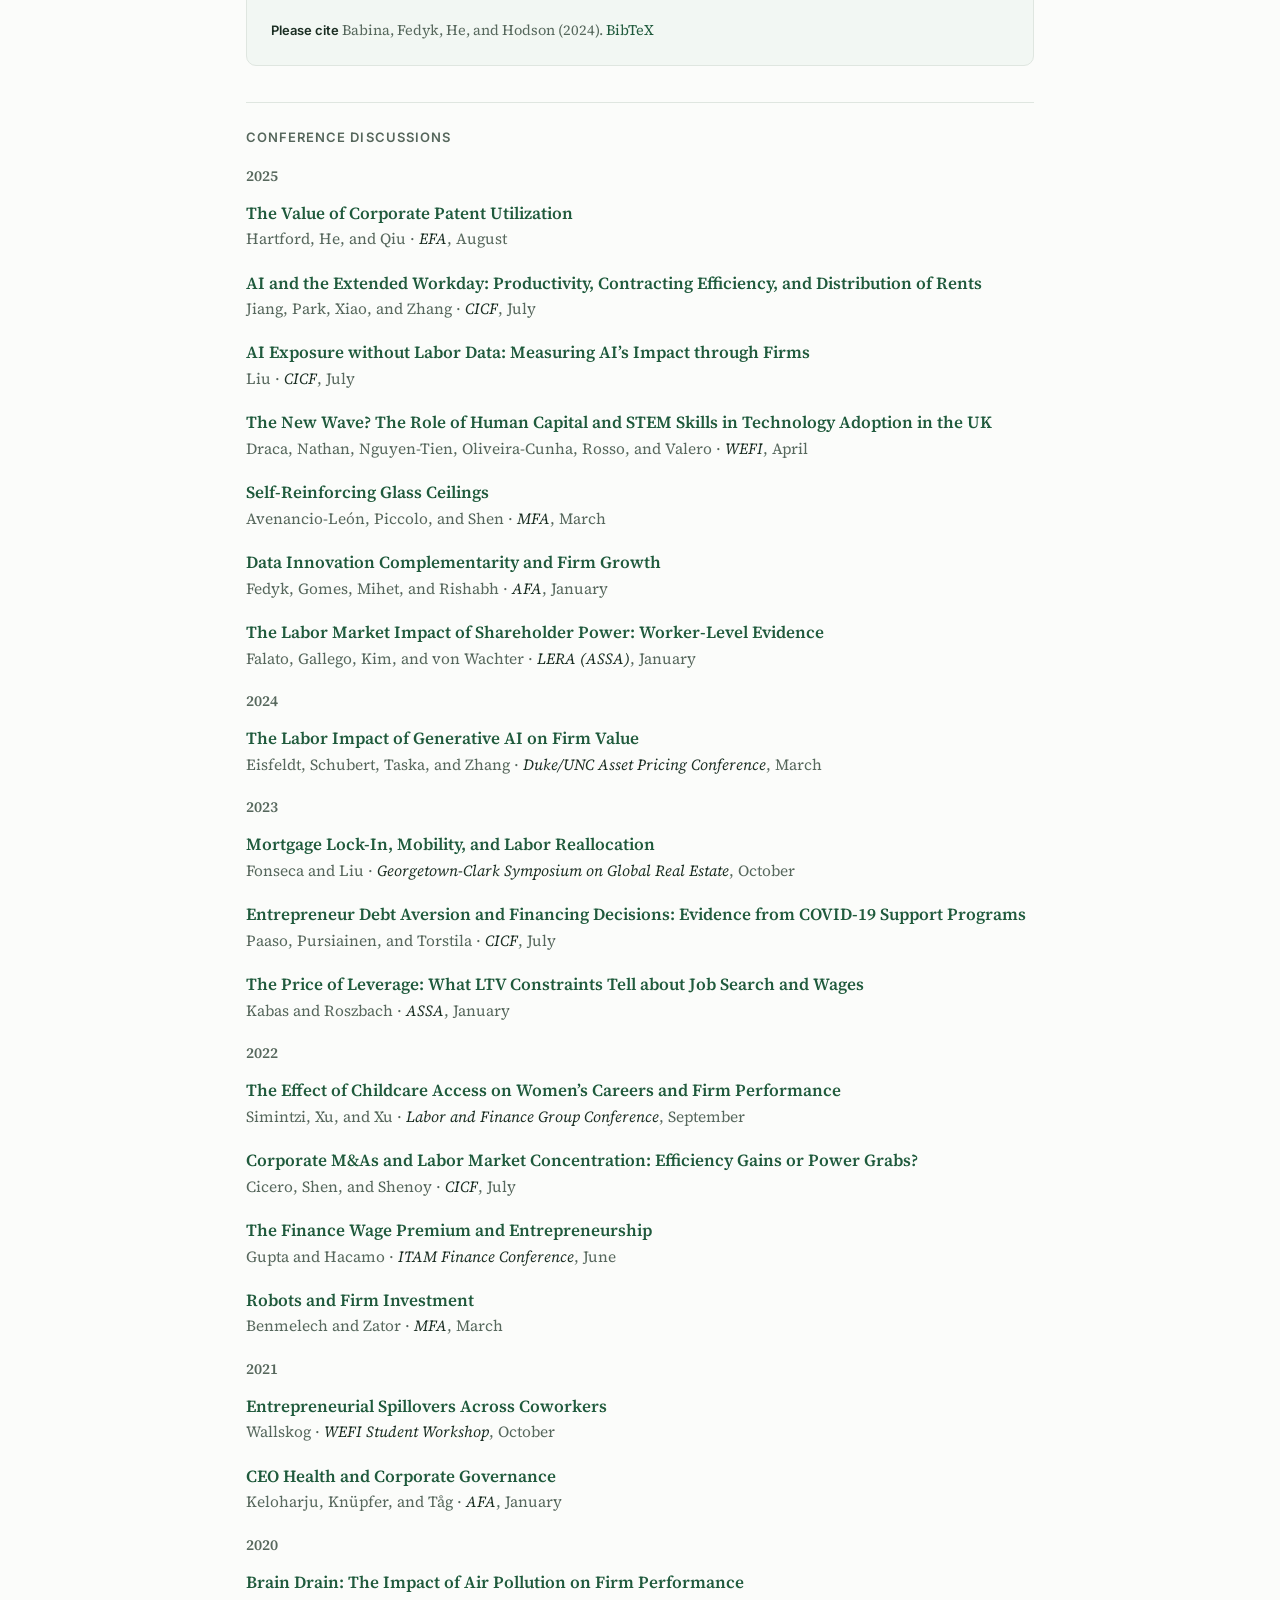
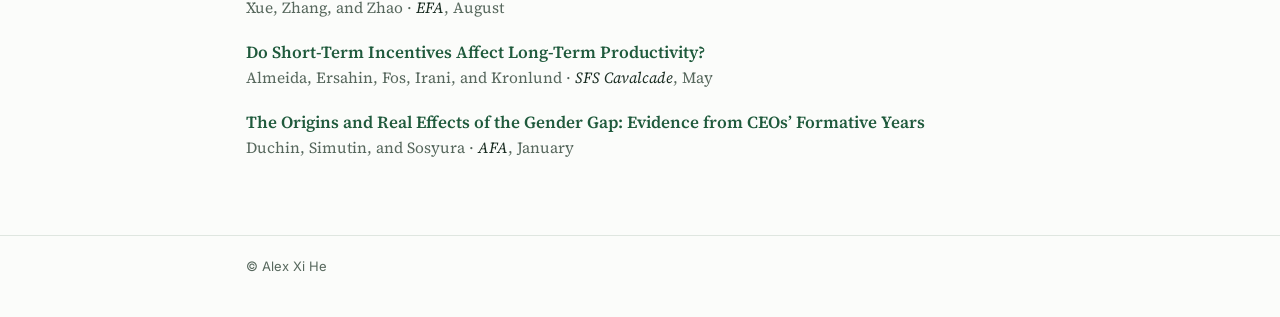
==== commit d4eaf5b7: "Mark AI and Firms' Systematic Risk as R&R at Review of Finance Co-Authored-By: Claude Opus 5.5 <nore" ====
--- a/index.html
+++ b/index.html
@@ -69,7 +69,7 @@
 
     <div class="paper">
       <a class="title" href="https://ssrn.com/abstract=4868770">Artificial Intelligence and Firms’ Systematic Risk</a>
-      <div class="meta">with Tania Babina, Anastassia Fedyk, and James Hodson · 2024</div>
+      <div class="meta">with Tania Babina, Anastassia Fedyk, and James Hodson · <span class="venue">Revise and Resubmit, Review of Finance</span></div>
       <details>
         <summary>Abstract</summary>
         <p>We provide direct evidence that firms' investments in new technologies affect the composition of firms' risk profiles. Leveraging comprehensive data on firm-level artificial intelligence (AI) investments, we document that firms that invest more in AI experience increases in their systematic risk, measured by market beta. This is unique to AI: robotics, IT, organizational capital, and R&amp;D investments do not display similar effects. Our results are consistent with AI investments creating growth options: AI-investing firms become more growth-like, and the effect on market betas concentrates during market upswings and periods of increased news and attention around AI advances.</p>
